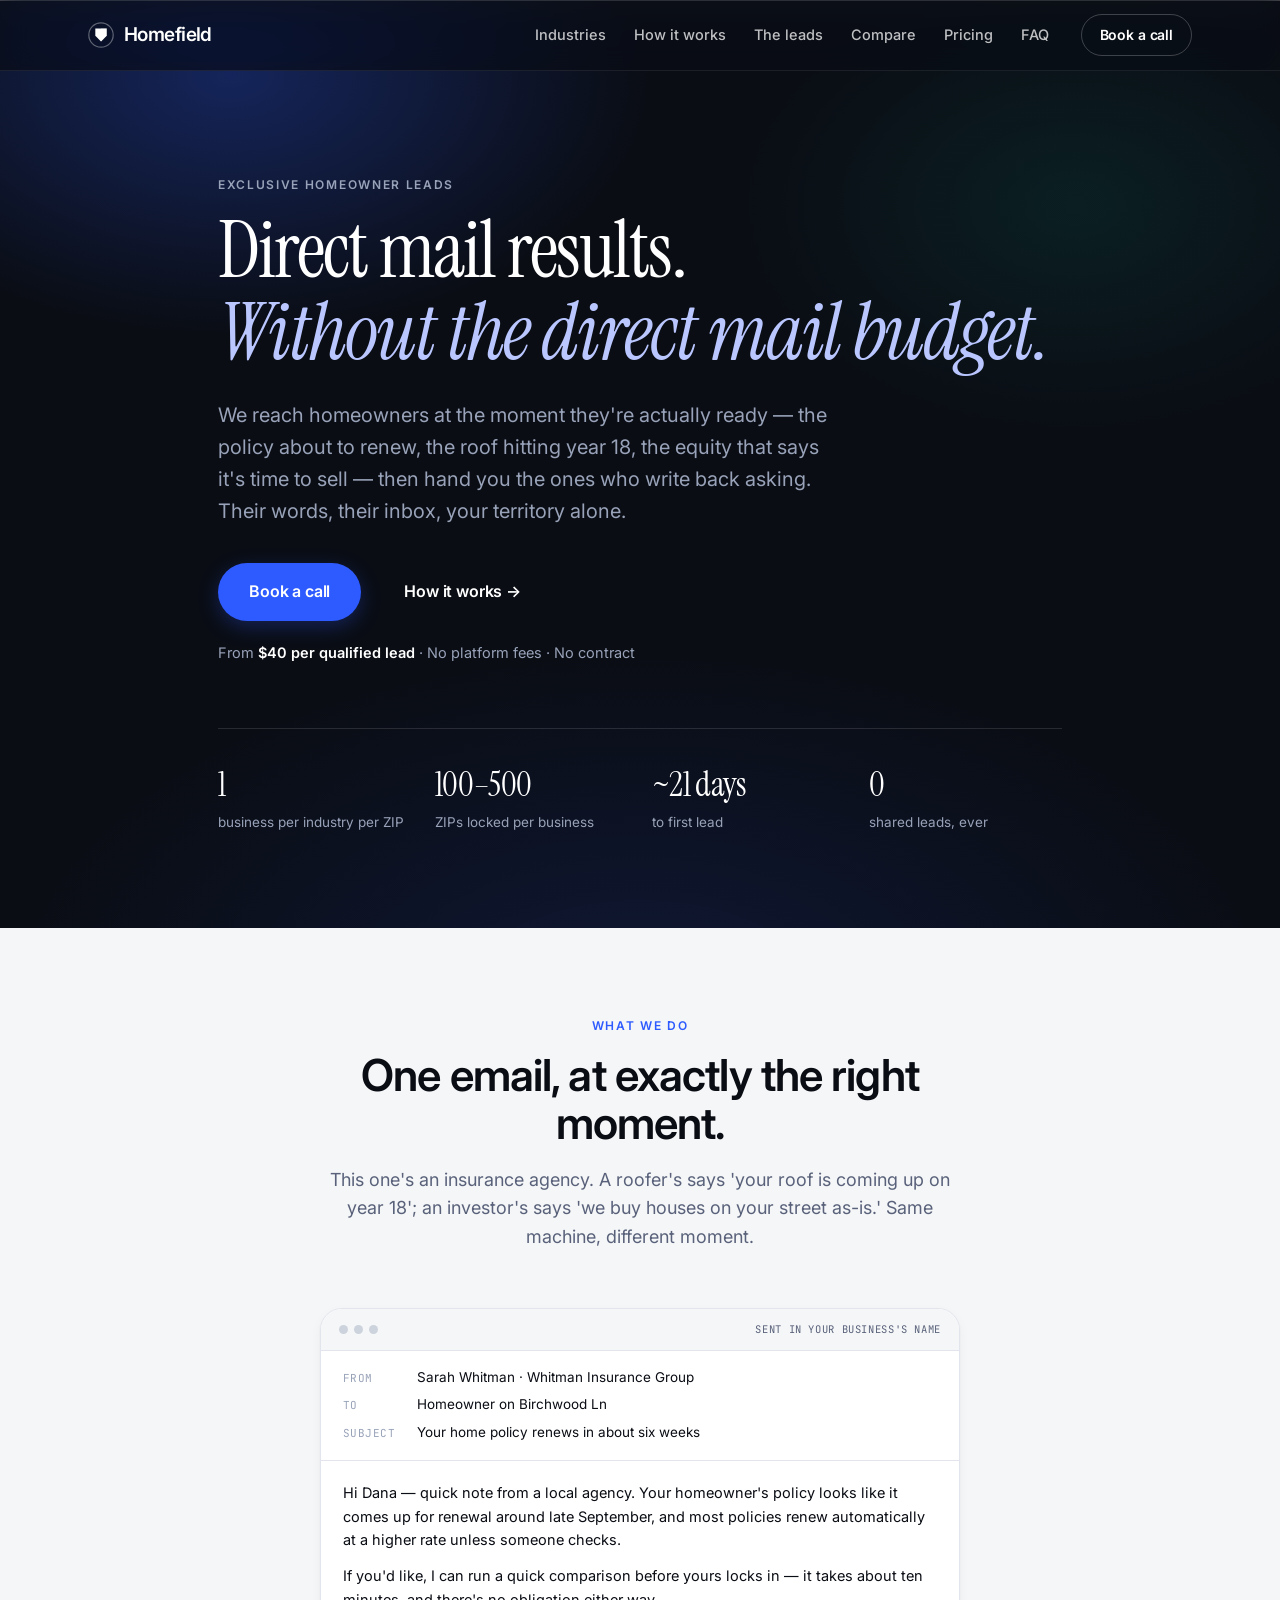
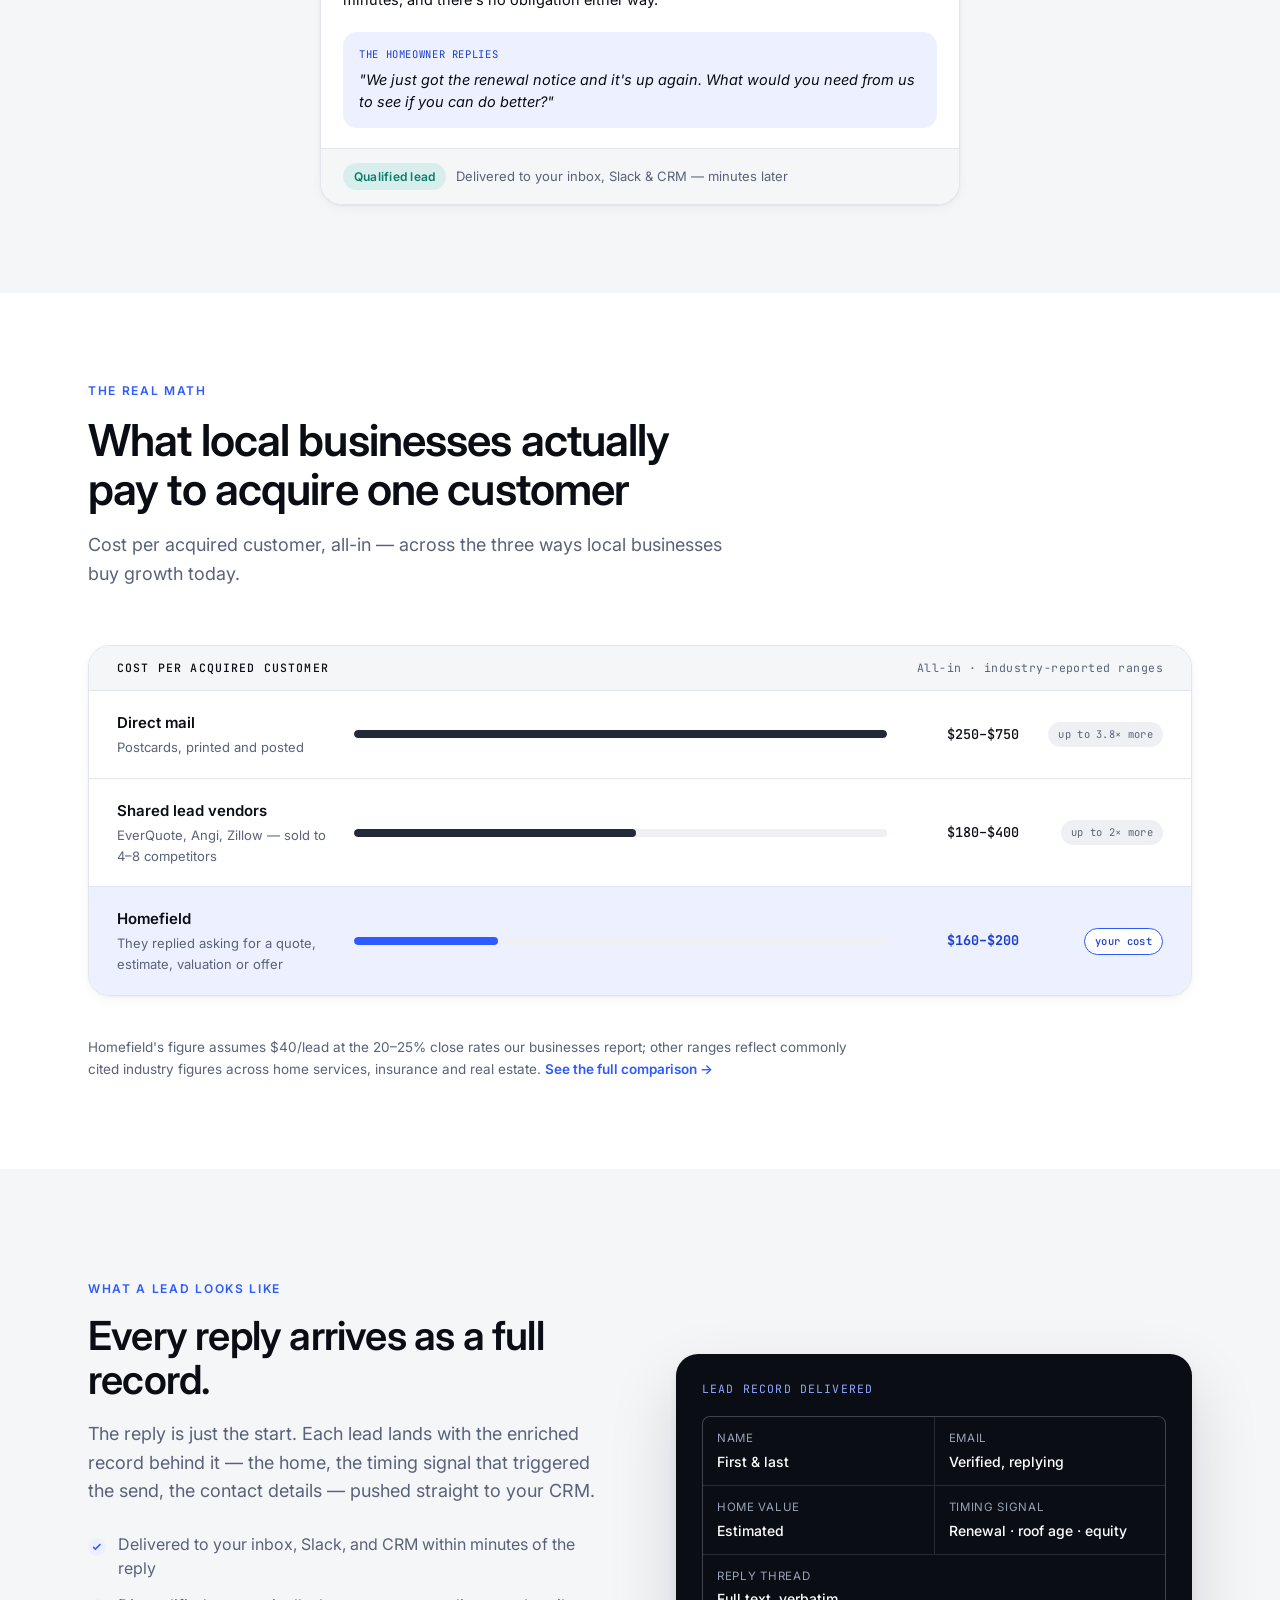
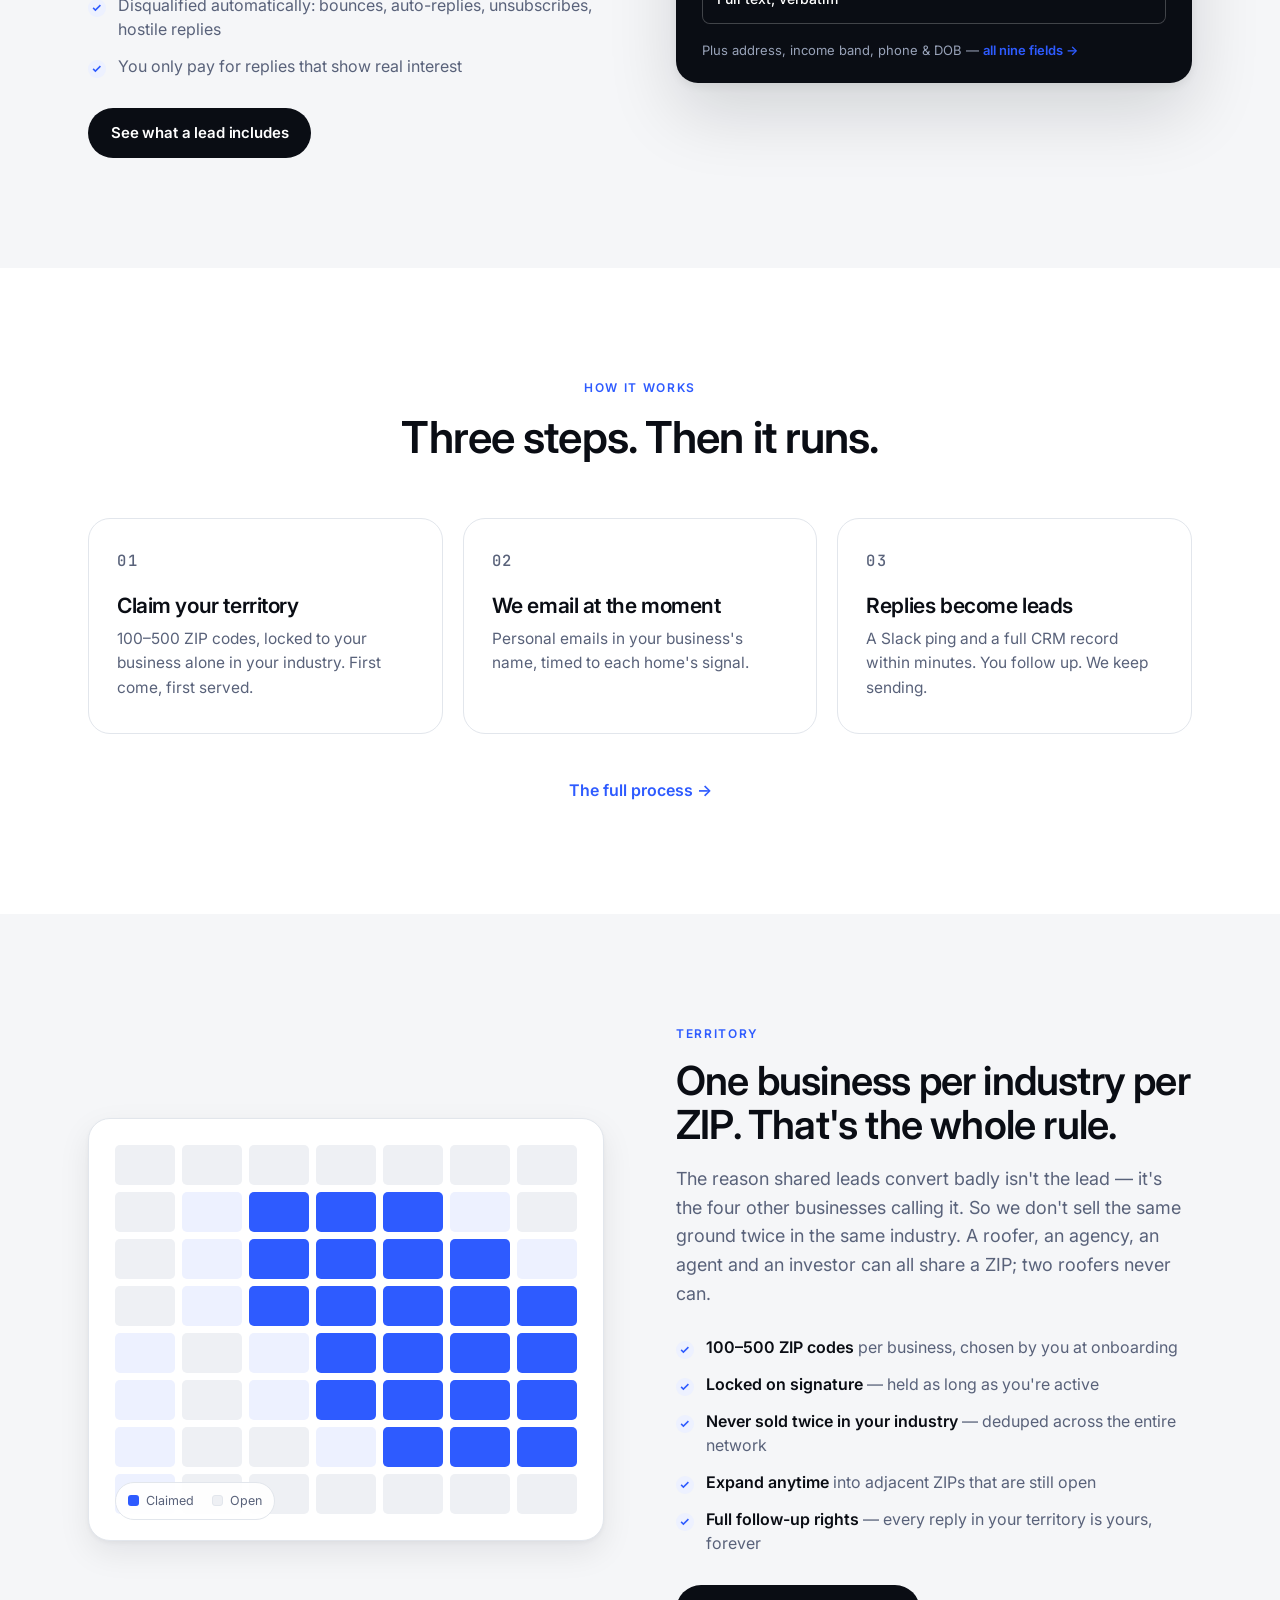
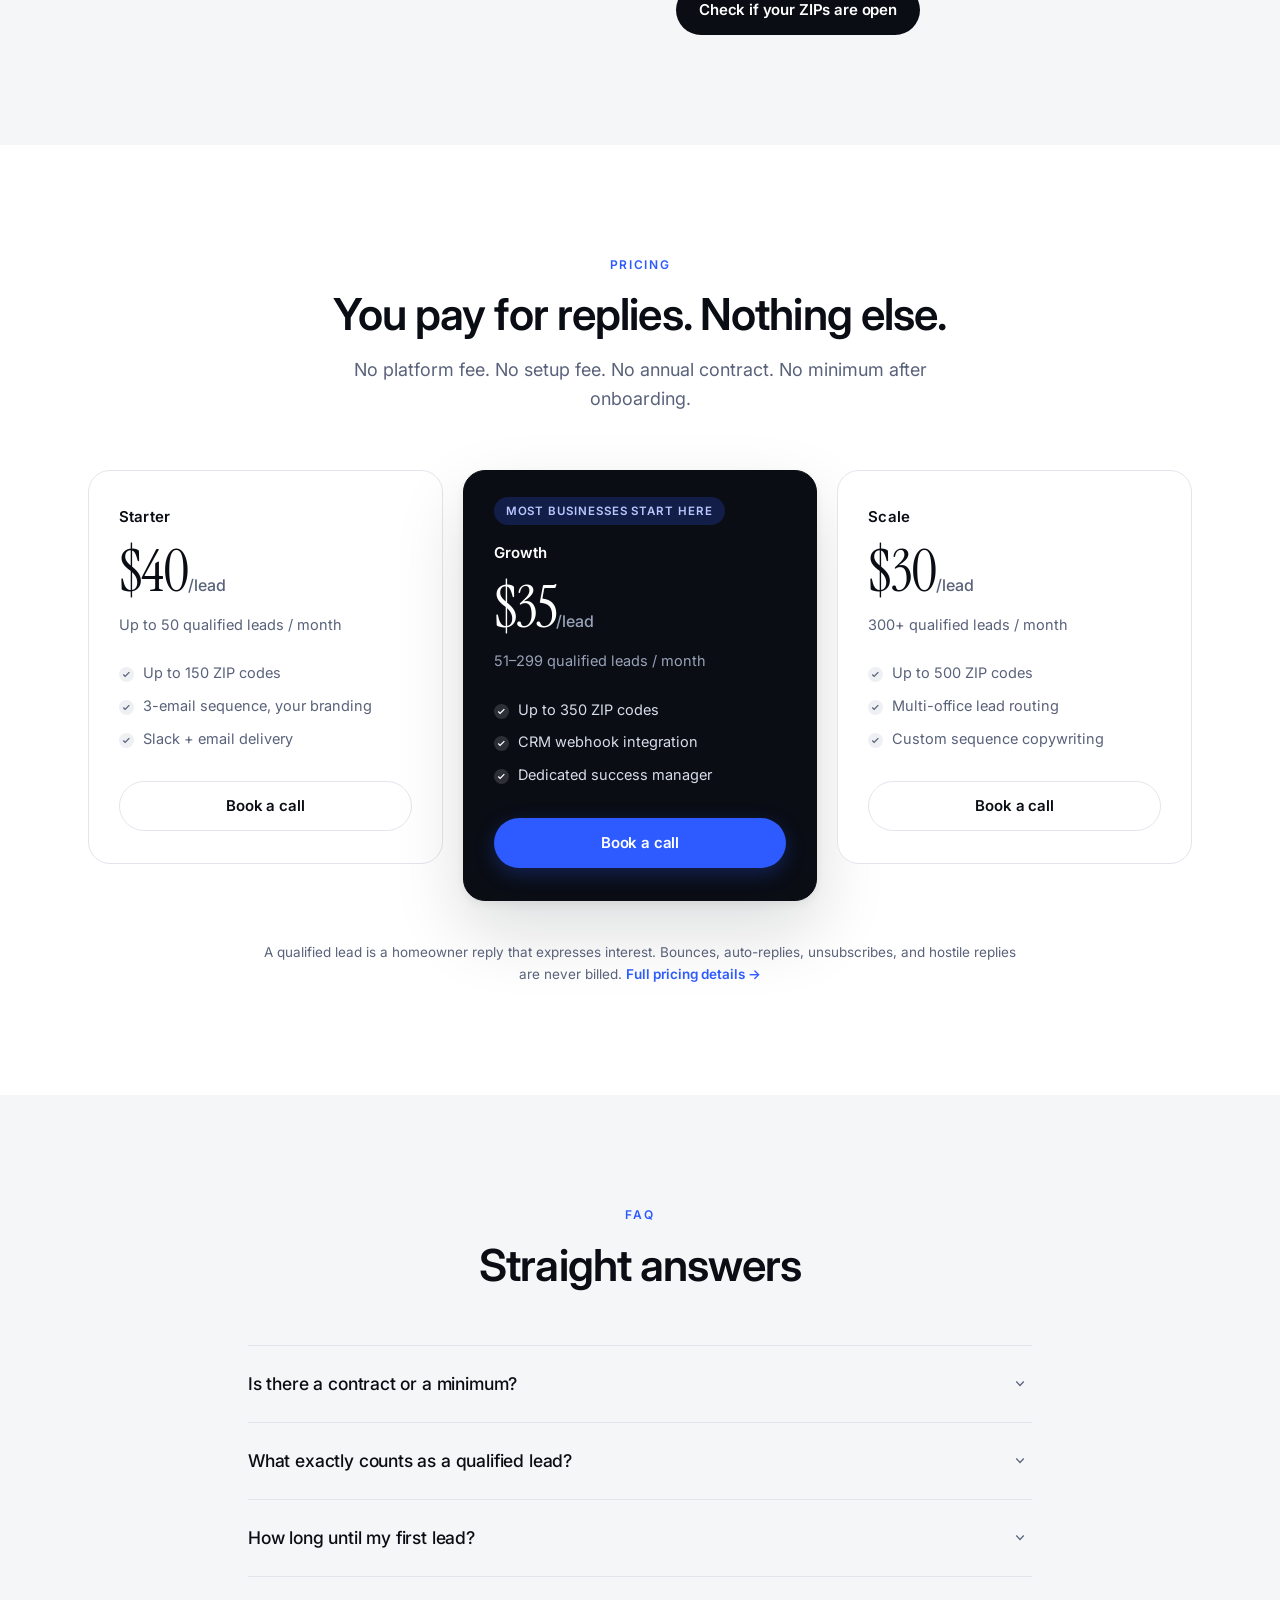
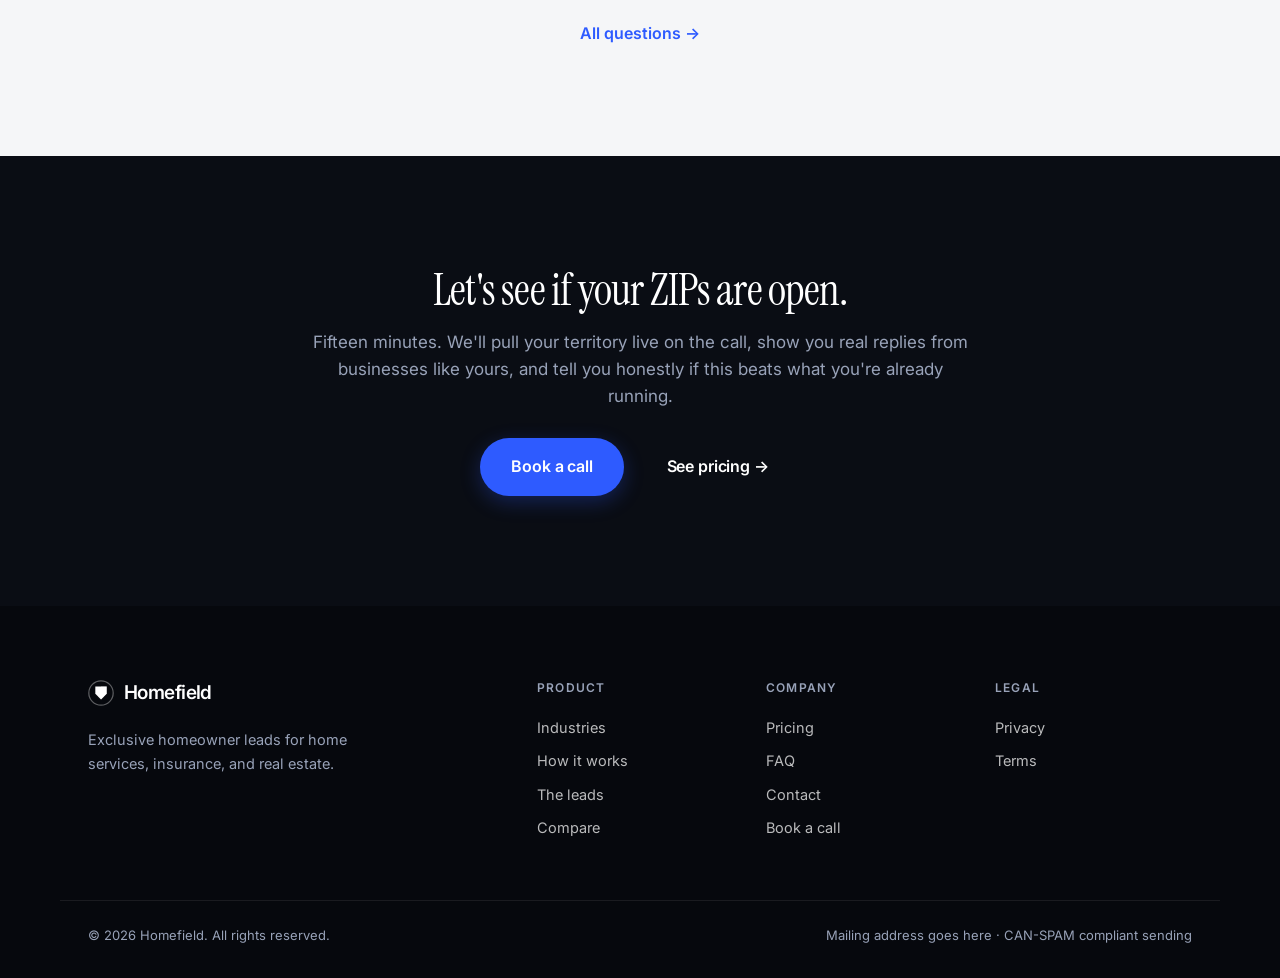
==== index.html @ 8173472a "Homefield generic homeowner-leads site Generalizes the insurance-only site to four audiences — home " ====
<!DOCTYPE html>
<html lang="en">
<head>
<meta charset="utf-8">
<meta name="viewport" content="width=device-width, initial-scale=1">
<title>Exclusive homeowner leads for home services, insurance &amp; real estate — Homefield</title>
<meta name="description" content="Homeowners who reply asking for a quote, an estimate, a valuation, or an offer — reached at the moment they're actually ready. One business per industry per ZIP, no platform fees, from $40 per qualified lead.">
<meta property="og:title" content="Homefield — Exclusive homeowner leads">
<meta property="og:description" content="Direct mail results without the direct mail budget. From $40 per qualified, exclusive lead.">
<meta property="og:type" content="website">
<link rel="preconnect" href="https://fonts.googleapis.com">
<link rel="preconnect" href="https://fonts.gstatic.com" crossorigin>
<link href="https://fonts.googleapis.com/css2?family=Instrument+Serif:ital@0;1&family=Inter:wght@400;500;600;700&family=JetBrains+Mono:wght@400;500&display=swap" rel="stylesheet">
<link rel="stylesheet" href="styles.css?v=nb2">
<link rel="icon" href="data:image/svg+xml,%3Csvg xmlns='http://www.w3.org/2000/svg' viewBox='0 0 32 32'%3E%3Ccircle cx='16' cy='16' r='16' fill='%230A0D14'/%3E%3Cpath d='M9 9h14v8.5L16 25l-7-7.5z' fill='%232E5BFF'/%3E%3C/svg%3E">
<script>document.documentElement.className += ' js';</script>
<style>
  .hm-link{ font-weight:600; color:var(--accent); white-space:nowrap; }
  .hm-link:hover{ color:var(--accent-ink); }
  .hm-more{ margin-top:44px; text-align:center; font-size:16px; }
  .hm-mail{ max-width:640px; margin:0 auto; background:var(--paper); border:1px solid var(--line); border-radius:var(--r-lg); box-shadow:var(--shadow-sm); overflow:hidden; }
  .hm-mail__bar{ display:flex; align-items:center; gap:6px; padding:12px 18px; background:var(--paper-2); border-bottom:1px solid var(--line); }
  .hm-mail__tag{ margin-left:auto; font-family:var(--mono); font-size:10.5px; letter-spacing:.06em; text-transform:uppercase; color:var(--muted); }
  .hm-mail__meta{ padding:16px 22px; border-bottom:1px solid var(--line); display:grid; gap:6px; }
  .hm-mail__meta p{ font-size:13.5px; display:grid; grid-template-columns:64px 1fr; gap:10px; align-items:baseline; }
  .hm-mail__meta span{ color:var(--muted-dark); font-family:var(--mono); font-size:11px; text-transform:uppercase; letter-spacing:.04em; }
  .hm-mail__body{ padding:20px 22px; }
  .hm-mail__body p{ font-size:14.5px; line-height:1.65; margin-bottom:12px; }
  .hm-mail__body p:last-child{ margin-bottom:0; }
  .hm-mail__reply{ margin:0 22px 20px; background:var(--accent-soft); border-radius:var(--r); padding:14px 16px; }
  .hm-mail__replylabel{ font-family:var(--mono); font-size:10.5px; letter-spacing:.06em; text-transform:uppercase; color:var(--accent-ink); margin-bottom:6px; }
  .hm-mail__reply p:last-child{ font-size:14.5px; font-style:italic; line-height:1.55; }
  .hm-mail__foot{ display:flex; align-items:center; gap:10px; padding:14px 22px; border-top:1px solid var(--line); background:var(--paper-2); font-size:13px; color:var(--muted); flex-wrap:wrap; }
  .hm-cost{ border:1px solid var(--line); border-radius:var(--r-lg); background:var(--paper); overflow:hidden; box-shadow:var(--shadow-sm); }
  .hm-cost__head{ display:flex; justify-content:space-between; align-items:center; gap:16px; padding:13px 28px; background:var(--paper-2); border-bottom:1px solid var(--line); }
  .hm-cost__title{ font-family:var(--mono); font-size:11.5px; letter-spacing:.1em; text-transform:uppercase; font-weight:500; }
  .hm-cost__stamp{ font-family:var(--mono); font-size:11.5px; letter-spacing:.04em; color:var(--muted); }
  .hm-cost__row{ display:grid; grid-template-columns:215px 1fr 110px 122px; gap:22px; align-items:center; padding:20px 28px; border-bottom:1px solid var(--line); }
  .hm-cost__row:last-child{ border-bottom:none; }
  .hm-cost__who{ font-weight:600; font-size:15px; }
  .hm-cost__who span{ display:block; font-size:13px; color:var(--muted); font-weight:400; margin-top:2px; }
  .hm-cost__bar{ height:8px; border-radius:99px; background:var(--paper-3); overflow:hidden; }
  .hm-cost__bar i{ display:block; height:100%; border-radius:99px; background:var(--ink-3); }
  .hm-cost__num{ text-align:right; font-family:var(--mono); font-size:13.5px; font-weight:500; white-space:nowrap; }
  .hm-cost__x{ justify-self:end; font-family:var(--mono); font-size:10.5px; letter-spacing:.03em; white-space:nowrap;
    color:var(--muted); background:var(--paper-3); padding:4px 10px; border-radius:99px; }
  .hm-cost__x--win{ color:var(--accent-ink); background:#fff; border:1px solid var(--accent); font-weight:500; }
  .hm-cost__row--win{ background:var(--accent-soft); }
  .hm-cost__row--win .hm-cost__bar i{ background:var(--accent); }
  .hm-cost__row--win .hm-cost__num{ color:var(--accent-ink); font-weight:700; }
  @media(max-width:820px){
    .hm-cost__row{ grid-template-columns:1fr auto auto; row-gap:12px; padding:16px 20px; }
    .hm-cost__bar{ grid-column:1 / -1; grid-row:2; }
    .hm-cost__head{ padding:11px 20px; }
    .hm-cost__stamp{ display:none; }
  }
</style>
</head>
<body>

<a class="skip" href="#main">Skip to content</a>

<header class="nav" id="nav">
  <div class="wrap nav__inner">
    <a class="brand" href="index.html" aria-label="Homefield home">
      <svg class="brand__mark" viewBox="0 0 32 32" aria-hidden="true">
        <circle cx="16" cy="16" r="15" fill="none" stroke="currentColor" stroke-width="1.5" opacity=".35"/>
        <path d="M9 8 H23 V17 L16 24 L9 17 Z" fill="currentColor"/>
        <path d="M16 8 H23 V17 L16 24 Z" fill="currentColor" opacity=".45"/>
      </svg>
      <span class="brand__word">Homefield</span>
    </a>

    <nav class="nav__links" aria-label="Primary">
      <a href="industries.html">Industries</a>
      <a href="how-it-works.html">How it works</a>
      <a href="leads.html">The leads</a>
      <a href="compare.html">Compare</a>
      <a href="pricing.html">Pricing</a>
      <a href="faq.html">FAQ</a>
    </nav>

    <div class="nav__cta">
      <a class="btn btn--ghost btn--sm" href="https://calendly.com/zatulovebrian/call" target="_blank" rel="noopener">Book a call</a>
    </div>

    <button class="nav__toggle" id="navToggle" aria-expanded="false" aria-controls="mobileNav" aria-label="Open menu">
      <span></span><span></span>
    </button>
  </div>
  <div class="mobilenav" id="mobileNav" hidden>
    <a href="industries.html">Industries</a>
    <a href="how-it-works.html">How it works</a>
    <a href="leads.html">The leads</a>
    <a href="compare.html">Compare</a>
    <a href="pricing.html">Pricing</a>
    <a href="faq.html">FAQ</a>
    <a class="btn btn--primary" href="https://calendly.com/zatulovebrian/call" target="_blank" rel="noopener">Book a call</a>
  </div>
</header>

<main id="main">

<!-- ── HERO ──────────────────────────────────────────── -->
<section class="hero">
  <div class="hero__glow" aria-hidden="true"></div>
  <div class="wrap hero__inner">
    <p class="eyebrow reveal">Exclusive homeowner leads</p>
    <h1 class="hero__h1 reveal">
      Direct mail results.<br>
      <em>Without the direct&nbsp;mail budget.</em>
    </h1>
    <p class="hero__sub reveal">
      We reach homeowners at the moment they're actually ready — the policy about to renew,
      the roof hitting year 18, the equity that says it's time to sell — then hand you the ones
      who write back asking. Their words, their inbox, your territory alone.
    </p>
    <div class="hero__actions reveal">
      <a class="btn btn--primary btn--lg" href="https://calendly.com/zatulovebrian/call" target="_blank" rel="noopener">Book a call</a>
      <a class="btn btn--quiet btn--lg" href="how-it-works.html">How it works →</a>
    </div>
    <p class="hero__note reveal">From <strong>$40 per qualified lead</strong> · No platform fees · No contract</p>

    <ul class="hero__strip reveal" aria-label="At a glance">
      <li><span>1</span> business per industry per ZIP</li>
      <li><span>100–500</span> ZIPs locked per business</li>
      <li><span>~21 days</span> to first lead</li>
      <li><span>0</span> shared leads, ever</li>
    </ul>
  </div>
</section>

<!-- ── THE EMAIL ─────────────────────────────────────── -->
<section class="section section--tight section--paper">
  <div class="wrap">
    <div class="sechead sechead--center">
      <p class="eyebrow eyebrow--dark">What we do</p>
      <h2>One email, at exactly the right moment.</h2>
      <p class="lede">
        This one's an insurance agency. A roofer's says 'your roof is coming up on year 18';
        an investor's says 'we buy houses on your street as-is.' Same machine, different moment.
      </p>
    </div>

    <!-- SAMPLE CONTENT — replace with a real, permissioned thread before launch -->
    <div class="hm-mail">
      <div class="hm-mail__bar">
        <span class="dot"></span><span class="dot"></span><span class="dot"></span>
        <span class="hm-mail__tag">Sent in your business's name</span>
      </div>
      <div class="hm-mail__meta">
        <p><span>From</span> Sarah Whitman · Whitman Insurance Group</p>
        <p><span>To</span> Homeowner on Birchwood Ln</p>
        <p><span>Subject</span> Your home policy renews in about six weeks</p>
      </div>
      <div class="hm-mail__body">
        <p>Hi Dana — quick note from a local agency. Your homeowner's policy looks like it comes
        up for renewal around late September, and most policies renew automatically at a higher
        rate unless someone checks.</p>
        <p>If you'd like, I can run a quick comparison before yours locks in — it takes about
        ten minutes, and there's no obligation either way.</p>
      </div>
      <div class="hm-mail__reply">
        <p class="hm-mail__replylabel">The homeowner replies</p>
        <p>"We just got the renewal notice and it's up again. What would you need from us
        to see if you can do better?"</p>
      </div>
      <div class="hm-mail__foot">
        <span class="pill pill--good">Qualified lead</span>
        <span>Delivered to your inbox, Slack &amp; CRM — minutes later</span>
      </div>
    </div>
  </div>
</section>

<!-- ── COST ANCHOR ───────────────────────────────────── -->
<section class="section section--tight">
  <div class="wrap">
    <div class="sechead">
      <p class="eyebrow eyebrow--dark">The real math</p>
      <h2>What local businesses actually pay to acquire one customer</h2>
      <p class="lede">
        Cost per acquired customer, all-in — across the three ways local businesses buy growth today.
      </p>
    </div>

    <div class="hm-cost">
      <div class="hm-cost__head">
        <span class="hm-cost__title">Cost per acquired customer</span>
        <span class="hm-cost__stamp">All-in · industry-reported ranges</span>
      </div>
      <div class="hm-cost__row">
        <div class="hm-cost__who">Direct mail<span>Postcards, printed and posted</span></div>
        <div class="hm-cost__bar"><i style="width:100%"></i></div>
        <span class="hm-cost__num">$250–$750</span>
        <span class="hm-cost__x">up to 3.8× more</span>
      </div>
      <div class="hm-cost__row">
        <div class="hm-cost__who">Shared lead vendors<span>EverQuote, Angi, Zillow — sold to 4–8 competitors</span></div>
        <div class="hm-cost__bar"><i style="width:53%"></i></div>
        <span class="hm-cost__num">$180–$400</span>
        <span class="hm-cost__x">up to 2× more</span>
      </div>
      <div class="hm-cost__row hm-cost__row--win">
        <div class="hm-cost__who">Homefield<span>They replied asking for a quote, estimate, valuation or offer</span></div>
        <div class="hm-cost__bar"><i style="width:27%"></i></div>
        <span class="hm-cost__num">$160–$200</span>
        <span class="hm-cost__x hm-cost__x--win">your cost</span>
      </div>
    </div>

    <p class="fineprint">
      Homefield's figure assumes $40/lead at the 20–25% close rates our businesses report; other
      ranges reflect commonly cited industry figures across home services, insurance and real estate.
      <a class="hm-link" href="compare.html">See the full comparison →</a>
    </p>
  </div>
</section>

<!-- ── SAMPLE REPLY ──────────────────────────────────── -->
<section class="section section--paper">
  <div class="wrap grid-2">
    <div class="grid-2__text">
      <p class="eyebrow eyebrow--dark">What a lead looks like</p>
      <h2>Every reply arrives as a full record.</h2>
      <p class="lede">
        The reply is just the start. Each lead lands with the enriched record behind it —
        the home, the timing signal that triggered the send, the contact details — pushed straight to your CRM.
      </p>
      <ul class="ticks">
        <li>Delivered to your inbox, Slack, and CRM within minutes of the reply</li>
        <li>Disqualified automatically: bounces, auto-replies, unsubscribes, hostile replies</li>
        <li>You only pay for replies that show real interest</li>
      </ul>
      <a class="btn btn--dark" href="leads.html">See what a lead includes</a>
    </div>

    <!-- SAMPLE CONTENT — replace with real, permissioned data before launch -->
    <div class="grid-2__visual">
      <div class="record">
        <p class="record__title">Lead record delivered</p>
        <dl class="record__grid">
          <div><dt>Name</dt><dd>First &amp; last</dd></div>
          <div><dt>Email</dt><dd>Verified, replying</dd></div>
          <div><dt>Home value</dt><dd>Estimated</dd></div>
          <div><dt>Timing signal</dt><dd>Renewal · roof age · equity</dd></div>
          <div class="record__wide"><dt>Reply thread</dt><dd>Full text, verbatim</dd></div>
        </dl>
        <p class="record__foot">Plus address, income band, phone &amp; DOB — <a class="hm-link" href="leads.html">all nine fields →</a></p>
      </div>
    </div>
  </div>
</section>

<!-- ── HOW IT WORKS ──────────────────────────────────── -->
<section class="section">
  <div class="wrap">
    <div class="sechead sechead--center">
      <p class="eyebrow eyebrow--dark">How it works</p>
      <h2>Three steps. Then it runs.</h2>
    </div>

    <ol class="steps">
      <li class="step">
        <p class="step__n">01</p>
        <h3>Claim your territory</h3>
        <p>100–500 ZIP codes, locked to your business alone in your industry. First come, first served.</p>
      </li>
      <li class="step">
        <p class="step__n">02</p>
        <h3>We email at the moment</h3>
        <p>Personal emails in your business's name, timed to each home's signal.</p>
      </li>
      <li class="step">
        <p class="step__n">03</p>
        <h3>Replies become leads</h3>
        <p>A Slack ping and a full CRM record within minutes. You follow up. We keep sending.</p>
      </li>
    </ol>

    <p class="hm-more"><a class="hm-link" href="how-it-works.html">The full process →</a></p>
  </div>
</section>

<!-- ── TERRITORY TEASER ──────────────────────────────── -->
<section class="section section--paper">
  <div class="wrap grid-2 grid-2--flip">
    <div class="grid-2__text">
      <p class="eyebrow eyebrow--dark">Territory</p>
      <h2>One business per industry per ZIP. That's the whole rule.</h2>
      <p class="lede">
        The reason shared leads convert badly isn't the lead — it's the four other businesses
        calling it. So we don't sell the same ground twice in the same industry. A roofer, an
        agency, an agent and an investor can all share a ZIP; two roofers never can.
      </p>
      <ul class="ticks">
        <li><strong>100–500 ZIP codes</strong> per business, chosen by you at onboarding</li>
        <li><strong>Locked on signature</strong> — held as long as you're active</li>
        <li><strong>Never sold twice in your industry</strong> — deduped across the entire network</li>
        <li><strong>Expand anytime</strong> into adjacent ZIPs that are still open</li>
        <li><strong>Full follow-up rights</strong> — every reply in your territory is yours, forever</li>
      </ul>
      <a class="btn btn--dark" href="https://calendly.com/zatulovebrian/call" target="_blank" rel="noopener">Check if your ZIPs are open</a>
    </div>
    <div class="grid-2__visual">
      <div class="map" role="img" aria-label="Illustration of ZIP codes locked to a single business per industry">
        <div class="map__grid">
          <!-- decorative -->
        </div>
        <div class="map__legend">
          <span><i class="sw sw--locked"></i> Claimed</span>
          <span><i class="sw sw--open"></i> Open</span>
        </div>
      </div>
    </div>
  </div>
</section>

<!-- ── PRICING TEASER ────────────────────────────────── -->
<section class="section">
  <div class="wrap">
    <div class="sechead sechead--center">
      <p class="eyebrow eyebrow--dark">Pricing</p>
      <h2>You pay for replies. Nothing else.</h2>
      <p class="lede">No platform fee. No setup fee. No annual contract. No minimum after onboarding.</p>
    </div>

    <div class="tiers">
      <article class="tier">
        <p class="tier__name">Starter</p>
        <p class="tier__price">$40<span>/lead</span></p>
        <p class="tier__vol">Up to 50 qualified leads / month</p>
        <ul class="tier__list">
          <li>Up to 150 ZIP codes</li>
          <li>3-email sequence, your branding</li>
          <li>Slack + email delivery</li>
        </ul>
        <a class="btn btn--outline btn--full" href="https://calendly.com/zatulovebrian/call" target="_blank" rel="noopener">Book a call</a>
      </article>

      <article class="tier tier--feature">
        <p class="tier__flag">Most businesses start here</p>
        <p class="tier__name">Growth</p>
        <p class="tier__price">$35<span>/lead</span></p>
        <p class="tier__vol">51–299 qualified leads / month</p>
        <ul class="tier__list">
          <li>Up to 350 ZIP codes</li>
          <li>CRM webhook integration</li>
          <li>Dedicated success manager</li>
        </ul>
        <a class="btn btn--primary btn--full" href="https://calendly.com/zatulovebrian/call" target="_blank" rel="noopener">Book a call</a>
      </article>

      <article class="tier">
        <p class="tier__name">Scale</p>
        <p class="tier__price">$30<span>/lead</span></p>
        <p class="tier__vol">300+ qualified leads / month</p>
        <ul class="tier__list">
          <li>Up to 500 ZIP codes</li>
          <li>Multi-office lead routing</li>
          <li>Custom sequence copywriting</li>
        </ul>
        <a class="btn btn--outline btn--full" href="https://calendly.com/zatulovebrian/call" target="_blank" rel="noopener">Book a call</a>
      </article>
    </div>

    <p class="fineprint fineprint--center">
      A qualified lead is a homeowner reply that expresses interest. Bounces, auto-replies,
      unsubscribes, and hostile replies are never billed.
      <a class="hm-link" href="pricing.html">Full pricing details →</a>
    </p>
  </div>
</section>

<!-- ── FAQ TEASER ────────────────────────────────────── -->
<section class="section section--paper">
  <div class="wrap wrap--narrow">
    <div class="sechead sechead--center">
      <p class="eyebrow eyebrow--dark">FAQ</p>
      <h2>Straight answers</h2>
    </div>

    <div class="faq">
      <details class="faq__item">
        <summary>Is there a contract or a minimum?</summary>
        <div class="faq__a"><p>No. After a one-time onboarding you pay per qualified lead, month to month. Pause or stop whenever — your territory releases 30 days after you go inactive.</p></div>
      </details>
      <details class="faq__item">
        <summary>What exactly counts as a qualified lead?</summary>
        <div class="faq__a"><p>A homeowner in your territory who replies to our outreach expressing interest — asking for a quote, estimate, valuation or offer, asking what you'd charge, asking to be called. We never bill an auto-reply, a bounce, an unsubscribe, a wrong contact, or a "no thanks."</p></div>
      </details>
      <details class="faq__item">
        <summary>How long until my first lead?</summary>
        <div class="faq__a"><p>About 21 days. Roughly two weeks to warm sending infrastructure and build your list, then replies start arriving in the first sending week.</p></div>
      </details>
    </div>

    <p class="hm-more"><a class="hm-link" href="faq.html">All questions →</a></p>
  </div>
</section>

<!-- ── CTA BAND ──────────────────────────────────────── -->
<section class="section section--cta">
  <div class="wrap">
    <div class="ctaband">
      <h2>Let's see if your ZIPs are open.</h2>
      <p>Fifteen minutes. We'll pull your territory live on the call, show you real replies from businesses like yours, and tell you honestly if this beats what you're already running.</p>
      <div class="ctaband__actions">
        <a class="btn btn--primary btn--lg" href="https://calendly.com/zatulovebrian/call" target="_blank" rel="noopener">Book a call</a>
        <a class="btn btn--quiet btn--lg" href="pricing.html">See pricing →</a>
      </div>
    </div>
  </div>
</section>

</main>

<footer class="foot">
  <div class="wrap foot__inner">
    <div class="foot__brand">
      <a class="brand brand--foot" href="index.html">
        <svg class="brand__mark" viewBox="0 0 32 32" aria-hidden="true">
          <circle cx="16" cy="16" r="15" fill="none" stroke="currentColor" stroke-width="1.5" opacity=".35"/>
          <path d="M9 8 H23 V17 L16 24 L9 17 Z" fill="currentColor"/>
          <path d="M16 8 H23 V17 L16 24 Z" fill="currentColor" opacity=".45"/>
        </svg>
        <span class="brand__word">Homefield</span>
      </a>
      <p>Exclusive homeowner leads for home services, insurance, and real estate.</p>
    </div>
    <nav class="foot__links" aria-label="Footer">
      <div>
        <h5>Product</h5>
        <a href="industries.html">Industries</a>
        <a href="how-it-works.html">How it works</a>
        <a href="leads.html">The leads</a>
        <a href="compare.html">Compare</a>
      </div>
      <div>
        <h5>Company</h5>
        <a href="pricing.html">Pricing</a>
        <a href="faq.html">FAQ</a>
        <a href="contact.html">Contact</a>
        <a href="https://calendly.com/zatulovebrian/call" target="_blank" rel="noopener">Book a call</a>
      </div>
      <div>
        <h5>Legal</h5>
        <a href="privacy.html">Privacy</a>
        <a href="terms.html">Terms</a>
      </div>
    </nav>
  </div>
  <div class="wrap foot__bar">
    <p>&copy; <span id="yr">2026</span> Homefield. All rights reserved.</p>
    <p>Mailing address goes here · CAN-SPAM compliant sending</p>
  </div>
</footer>

<script src="script.js"></script>
</body>
</html>
---- styles.css ----
/* ============================================================
   Homefield — homeowner insurance leads
   ============================================================ */

:root{
  --ink:        #0A0D14;
  --ink-2:      #141A26;
  --ink-3:      #222A3A;
  --paper:      #FFFFFF;
  --paper-2:    #F5F6F8;
  --paper-3:    #EEF0F4;
  --line:       #E2E6EC;
  --line-dark:  rgba(255,255,255,.12);
  --muted:      #59627A;
  --muted-dark: #98A2B8;
  --accent:     #2E5BFF;
  --accent-ink: #1B3ED1;
  --accent-soft:#EDF1FF;
  --teal:       #0FB39B;

  --r-sm: 8px;
  --r:    14px;
  --r-lg: 22px;

  --shadow-sm: 0 1px 2px rgba(10,13,20,.05), 0 4px 12px rgba(10,13,20,.04);
  --shadow:    0 2px 4px rgba(10,13,20,.04), 0 12px 32px rgba(10,13,20,.08);
  --shadow-lg: 0 4px 8px rgba(10,13,20,.06), 0 30px 70px rgba(10,13,20,.14);

  --serif: "Instrument Serif", Georgia, "Times New Roman", serif;
  --sans:  "Inter", -apple-system, BlinkMacSystemFont, "Segoe UI", Roboto, Helvetica, Arial, sans-serif;
  --mono:  "JetBrains Mono", ui-monospace, SFMono-Regular, Menlo, monospace;
}

*,*::before,*::after{ box-sizing:border-box; }

html{ scroll-behavior:smooth; scroll-padding-top:88px; -webkit-text-size-adjust:100%; }

body{
  margin:0;
  font-family:var(--sans);
  font-size:17px;
  line-height:1.6;
  color:var(--ink);
  background:var(--paper);
  -webkit-font-smoothing:antialiased;
  text-rendering:optimizeLegibility;
}

img{ max-width:100%; display:block; }

h1,h2,h3,h4{ margin:0; line-height:1.1; letter-spacing:-.02em; font-weight:600; }
p{ margin:0; }
ul,ol{ margin:0; padding:0; list-style:none; }
a{ color:inherit; text-decoration:none; }

.visually-hidden{
  position:absolute; width:1px; height:1px; padding:0; margin:-1px;
  overflow:hidden; clip:rect(0 0 0 0); white-space:nowrap; border:0;
}

.skip{
  position:absolute; left:-9999px; top:0; z-index:200;
  background:var(--ink); color:#fff; padding:12px 18px; border-radius:0 0 var(--r-sm) 0;
}
.skip:focus{ left:0; }

:focus-visible{ outline:2px solid var(--accent); outline-offset:3px; border-radius:4px; }

/* ── layout ─────────────────────────────────────────── */

.wrap{ width:100%; max-width:1160px; margin:0 auto; padding:0 28px; }
.wrap--narrow{ max-width:840px; }

.section{ padding:110px 0; }
.section--tight{ padding:88px 0; }
.section--paper{ background:var(--paper-2); }
.section--dark{ background:var(--ink); color:#fff; }

.sechead{ max-width:660px; margin-bottom:56px; }
.sechead--center{ margin-left:auto; margin-right:auto; text-align:center; }
.sechead h2{ font-size:clamp(30px,4vw,44px); margin-bottom:18px; }
.sechead .lede{ color:var(--muted); font-size:18px; }
.sechead--onDark .lede{ color:var(--muted-dark); }

.lede{ color:var(--muted); font-size:18px; }

.eyebrow{
  font-size:12px; font-weight:600; letter-spacing:.14em; text-transform:uppercase;
  color:var(--muted-dark); margin-bottom:16px;
}
.eyebrow--dark{ color:var(--accent); }

.fineprint{
  margin-top:40px; font-size:13.5px; line-height:1.65; color:var(--muted); max-width:760px;
}
.fineprint--center{ margin-left:auto; margin-right:auto; text-align:center; }

/* ── buttons ────────────────────────────────────────── */

.btn{
  display:inline-flex; align-items:center; justify-content:center; gap:8px;
  font-family:var(--sans); font-size:15px; font-weight:600; letter-spacing:-.01em;
  padding:12px 22px; border-radius:999px; border:1px solid transparent;
  cursor:pointer; transition:transform .15s ease, background .15s ease, border-color .15s ease, box-shadow .15s ease;
  white-space:nowrap;
}
.btn:hover{ transform:translateY(-1px); }
.btn:active{ transform:translateY(0); }

.btn--primary{ background:var(--accent); color:#fff; box-shadow:0 6px 20px rgba(46,91,255,.28); }
.btn--primary:hover{ background:var(--accent-ink); box-shadow:0 8px 26px rgba(46,91,255,.34); }

.btn--dark{ background:var(--ink); color:#fff; }
.btn--dark:hover{ background:var(--ink-2); }

.btn--outline{ border-color:var(--line); background:var(--paper); color:var(--ink); }
.btn--outline:hover{ border-color:var(--ink); }

.btn--ghost{ border-color:rgba(255,255,255,.22); color:#fff; }
.btn--ghost:hover{ background:rgba(255,255,255,.09); }

.btn--quiet{ color:#fff; border-color:transparent; }
.btn--quiet:hover{ background:rgba(255,255,255,.08); }

.btn--sm{ padding:9px 18px; font-size:14px; }
.btn--lg{ padding:15px 30px; font-size:16px; }
.btn--full{ width:100%; }

/* ── nav ────────────────────────────────────────────── */

.nav{
  position:sticky; top:0; z-index:100;
  background:rgba(10,13,20,.72);
  backdrop-filter:saturate(180%) blur(14px);
  -webkit-backdrop-filter:saturate(180%) blur(14px);
  border-bottom:1px solid rgba(255,255,255,.08);
  color:#fff;
  transition:background .25s ease, border-color .25s ease, color .25s ease;
}
.nav.is-solid{
  background:rgba(255,255,255,.88);
  border-bottom-color:var(--line);
  color:var(--ink);
}
.nav.is-solid .btn--ghost{ border-color:var(--line); color:var(--ink); }
.nav.is-solid .btn--ghost:hover{ background:var(--paper-2); }
.nav.is-solid .nav__links a{ color:var(--muted); }
.nav.is-solid .nav__links a:hover{ color:var(--ink); }
.nav.is-solid .nav__toggle span{ background:var(--ink); }

.nav__inner{ display:flex; align-items:center; gap:32px; height:70px; }

.brand{ display:inline-flex; align-items:center; gap:10px; flex-shrink:0; }
.brand__mark{ width:26px; height:26px; }
.brand__word{ font-size:19px; font-weight:600; letter-spacing:-.03em; }

.nav__links{ display:flex; gap:28px; margin-left:auto; }
.nav__links a{
  font-size:14.5px; font-weight:500; color:rgba(255,255,255,.74);
  transition:color .15s ease;
}
.nav__links a:hover{ color:#fff; }

.nav__cta{ flex-shrink:0; }

.nav__toggle{
  display:none; flex-direction:column; justify-content:center; gap:5px;
  width:40px; height:40px; margin-left:auto;
  background:none; border:0; cursor:pointer; padding:0;
}
.nav__toggle span{
  display:block; height:2px; width:20px; margin:0 auto; background:#fff; border-radius:2px;
  transition:transform .2s ease, opacity .2s ease;
}
.nav__toggle[aria-expanded="true"] span:first-child{ transform:translateY(3.5px) rotate(45deg); }
.nav__toggle[aria-expanded="true"] span:last-child{ transform:translateY(-3.5px) rotate(-45deg); }

.mobilenav{
  display:none; flex-direction:column; gap:4px;
  padding:12px 28px 26px;
  border-top:1px solid rgba(255,255,255,.08);
}
.mobilenav a{ padding:12px 0; font-size:16px; font-weight:500; }
.mobilenav .btn{ margin-top:12px; }
.nav.is-solid .mobilenav{ border-top-color:var(--line); }

/* ── hero ───────────────────────────────────────────── */

.hero{
  position:relative; overflow:hidden;
  background:var(--ink); color:#fff;
  padding:104px 0 96px;
  margin-top:-70px; padding-top:174px;
}
.hero__glow{
  position:absolute; inset:0; pointer-events:none;
  background:
    radial-gradient(680px 420px at 18% 8%, rgba(46,91,255,.30), transparent 62%),
    radial-gradient(560px 380px at 84% 22%, rgba(15,179,155,.11), transparent 60%),
    radial-gradient(900px 500px at 50% 108%, rgba(46,91,255,.14), transparent 70%);
}
.hero__inner{ position:relative; max-width:900px; }

.hero__h1{
  font-family:var(--serif); font-weight:400;
  font-size:clamp(44px,7vw,80px); line-height:1.02; letter-spacing:-.025em;
  margin-bottom:26px;
}
.hero__h1 em{ font-style:italic; color:#B9C6FF; }

.hero__sub{ font-size:clamp(17px,2vw,20px); color:var(--muted-dark); max-width:610px; margin-bottom:36px; }

.hero__actions{ display:flex; flex-wrap:wrap; gap:12px; margin-bottom:20px; }

.hero__note{ font-size:14.5px; color:var(--muted-dark); }
.hero__note strong{ color:#fff; font-weight:600; }

.hero__strip{
  display:grid; grid-template-columns:repeat(4,1fr); gap:24px;
  margin-top:64px; padding-top:32px; border-top:1px solid var(--line-dark);
}
.hero__strip li{ font-size:13.5px; color:var(--muted-dark); line-height:1.4; }
.hero__strip span{
  display:block; font-family:var(--serif); font-size:34px; color:#fff;
  letter-spacing:-.02em; margin-bottom:4px;
}

/* ── CAC cards ──────────────────────────────────────── */

.cac{ display:grid; grid-template-columns:repeat(3,1fr); gap:20px; }

.cac__card{
  background:var(--paper); border:1px solid var(--line); border-radius:var(--r-lg);
  padding:32px 28px 30px; display:flex; flex-direction:column;
}
.cac__card--win{
  background:var(--ink); border-color:var(--ink); color:#fff;
  box-shadow:var(--shadow-lg); position:relative;
}

.cac__label{ font-size:13px; font-weight:600; letter-spacing:.1em; text-transform:uppercase; color:var(--muted); margin-bottom:18px; }
.cac__card--win .cac__label{ color:#8FA8FF; }

.cac__num{ font-family:var(--serif); font-size:52px; line-height:1; letter-spacing:-.03em; }
.cac__num span{ font-size:30px; color:var(--muted); }
.cac__card--win .cac__num span{ color:var(--muted-dark); }

.cac__unit{ font-size:13.5px; color:var(--muted); margin:8px 0 22px; }
.cac__card--win .cac__unit{ color:var(--muted-dark); }

.cac__list{ display:flex; flex-direction:column; gap:11px; font-size:14.5px; color:var(--muted); }
.cac__card--win .cac__list{ color:#D7DDEA; }
.cac__list li{ position:relative; padding-left:18px; line-height:1.5; }
.cac__list li::before{
  content:""; position:absolute; left:0; top:9px;
  width:6px; height:6px; border-radius:50%; background:var(--line);
}
.cac__card--win .cac__list li::before{ background:var(--teal); }

.cac__foot{
  margin-top:auto; padding-top:22px;
  font-size:13.5px; line-height:1.5; color:#8FA8FF;
  border-top:1px solid var(--line-dark);
}

/* ── two-column grids ───────────────────────────────── */

.grid-2{ display:grid; grid-template-columns:1fr 1fr; gap:72px; align-items:center; }
.grid-2--flip .grid-2__text{ order:2; }
.grid-2--flip .grid-2__visual{ order:1; }

.grid-2__text h2{ font-size:clamp(28px,3.4vw,40px); margin:0 0 18px; }
.grid-2__text .lede{ margin-bottom:26px; }
.grid-2__text .btn{ margin-top:30px; }

.ticks{ display:flex; flex-direction:column; gap:13px; }
.ticks li{ position:relative; padding-left:30px; font-size:16px; color:var(--muted); line-height:1.5; }
.ticks li strong{ color:var(--ink); font-weight:600; }
.ticks li::before{
  content:""; position:absolute; left:0; top:6px; width:18px; height:18px;
  border-radius:50%; background:var(--accent-soft);
  background-image:url("data:image/svg+xml,%3Csvg xmlns='http://www.w3.org/2000/svg' viewBox='0 0 20 20' fill='%232E5BFF'%3E%3Cpath d='M8.2 13.6 5.1 10.5l1.2-1.2 1.9 1.9 5-5 1.2 1.2z'/%3E%3C/svg%3E");
  background-size:contain;
}
.ticks--light li{ color:rgba(255,255,255,.78); }
.ticks--light li strong{ color:#fff; }
.ticks--light li::before{ background-color:rgba(255,255,255,.14); }

/* ── sample reply ───────────────────────────────────── */

.reply{
  background:var(--paper); border:1px solid var(--line); border-radius:var(--r-lg);
  box-shadow:var(--shadow); overflow:hidden; margin-bottom:20px;
}
.reply__bar{
  display:flex; align-items:center; gap:6px;
  padding:12px 18px; background:var(--paper-3); border-bottom:1px solid var(--line);
}
.dot{ width:9px; height:9px; border-radius:50%; background:#CDD3DD; }
.reply__tag{
  margin-left:auto; font-family:var(--mono); font-size:11px; letter-spacing:.04em;
  text-transform:uppercase; color:var(--muted);
}
.reply__head{ display:flex; align-items:center; gap:12px; padding:22px 24px 14px; }
.avatar{
  width:40px; height:40px; border-radius:50%; flex-shrink:0;
  background:var(--accent-soft); color:var(--accent-ink);
  display:grid; place-items:center; font-size:13px; font-weight:600; letter-spacing:.02em;
}
.reply__from{ font-weight:600; font-size:15px; }
.reply__meta{ font-size:13px; color:var(--muted); }
.reply__body{
  padding:0 24px 20px; font-size:17px; line-height:1.6; color:var(--ink-3);
}
.reply__foot{
  display:flex; align-items:center; gap:12px;
  padding:14px 24px; border-top:1px solid var(--line); background:#FCFCFD;
}
.pill{
  font-size:12px; font-weight:600; letter-spacing:.02em;
  padding:4px 11px; border-radius:999px;
}
.pill--good{ background:rgba(15,179,155,.12); color:#0A7D6C; }
.reply__time{ font-size:13px; color:var(--muted); }

.record{
  background:var(--ink); color:#fff; border-radius:var(--r-lg); padding:26px 26px 22px;
  box-shadow:var(--shadow-lg);
}
.record__title{
  font-family:var(--mono); font-size:11.5px; letter-spacing:.1em; text-transform:uppercase;
  color:#8FA8FF; margin-bottom:18px;
}
.record__grid{ display:grid; grid-template-columns:1fr 1fr; gap:1px; margin:0; background:var(--line-dark); border:1px solid var(--line-dark); border-radius:var(--r-sm); overflow:hidden; }
.record__grid > div{ background:var(--ink); padding:12px 14px; }
.record__wide{ grid-column:1 / -1; }
.record__grid dt{ font-size:11.5px; letter-spacing:.06em; text-transform:uppercase; color:var(--muted-dark); margin-bottom:3px; }
.record__grid dd{ margin:0; font-size:14px; font-weight:500; }
.record__foot{ margin-top:16px; font-size:13px; color:var(--muted-dark); }

/* ── steps ──────────────────────────────────────────── */

.steps{ display:grid; grid-template-columns:repeat(3,1fr); gap:20px; }
.step{
  background:var(--paper); border:1px solid var(--line); border-radius:var(--r-lg);
  padding:30px 28px 32px; transition:box-shadow .2s ease, transform .2s ease;
}
.step:hover{ box-shadow:var(--shadow); transform:translateY(-2px); }
.step__n{
  font-family:var(--mono); font-size:12px; font-weight:500; color:var(--accent);
  letter-spacing:.1em; margin-bottom:20px;
}
.step h3{ font-size:21px; margin-bottom:10px; }
.step p{ font-size:15.5px; color:var(--muted); line-height:1.6; }

.targeting{
  display:grid; grid-template-columns:repeat(4,1fr); gap:36px;
  margin-top:64px; padding-top:44px; border-top:1px solid var(--line);
}
.targeting h4{ font-size:15px; margin-bottom:9px; }
.targeting p{ font-size:14.5px; color:var(--muted); line-height:1.6; }

/* ── comparison table ───────────────────────────────── */

.tablewrap{ overflow-x:auto; -webkit-overflow-scrolling:touch; border-radius:var(--r-lg); }

.cmp{ width:100%; min-width:720px; border-collapse:collapse; font-size:15px; }
.cmp th, .cmp td{ padding:18px 22px; text-align:left; vertical-align:top; }
.cmp thead th{
  font-size:12px; letter-spacing:.1em; text-transform:uppercase; font-weight:600;
  color:var(--muted-dark); border-bottom:1px solid var(--line-dark); white-space:nowrap;
}
.cmp thead th.cmp__win{ color:#fff; }
.cmp tbody th{
  font-weight:500; color:#fff; width:210px;
}
.cmp tbody td{ color:var(--muted-dark); }
.cmp tbody tr{ border-bottom:1px solid rgba(255,255,255,.07); }
.cmp tbody tr:last-child{ border-bottom:0; }
.cmp .cmp__win{ background:rgba(46,91,255,.13); color:#fff; font-weight:500; }
.cmp thead th.cmp__win{ border-radius:var(--r) var(--r) 0 0; }
.cmp tbody tr:last-child .cmp__win{ border-radius:0 0 var(--r) var(--r); }

/* ── territory map ──────────────────────────────────── */

.map{
  position:relative; aspect-ratio:1/.82;
  background:var(--paper); border:1px solid var(--line); border-radius:var(--r-lg);
  box-shadow:var(--shadow); padding:26px; overflow:hidden;
}
.map__grid{
  height:100%; width:100%;
  display:grid; grid-template-columns:repeat(7,1fr); grid-auto-rows:1fr; gap:7px;
}
.map__grid i{ border-radius:5px; background:var(--paper-3); }
.map__grid i.on{ background:var(--accent); }
.map__grid i.dim{ background:var(--accent-soft); }
.map__legend{
  position:absolute; left:26px; bottom:20px; display:flex; gap:18px;
  font-size:12.5px; color:var(--muted); background:rgba(255,255,255,.92);
  padding:8px 12px; border-radius:999px; border:1px solid var(--line);
}
.map__legend span{ display:inline-flex; align-items:center; gap:7px; }
.sw{ width:11px; height:11px; border-radius:3px; display:inline-block; }
.sw--locked{ background:var(--accent); }
.sw--open{ background:var(--paper-3); border:1px solid var(--line); }

/* ── pricing ────────────────────────────────────────── */

.tiers{ display:grid; grid-template-columns:repeat(3,1fr); gap:20px; align-items:start; }

.tier{
  background:var(--paper); border:1px solid var(--line); border-radius:var(--r-lg);
  padding:34px 30px 32px; display:flex; flex-direction:column;
}
.tier--feature{
  background:var(--ink); border-color:var(--ink); color:#fff;
  box-shadow:var(--shadow-lg); padding-top:26px;
}
.tier__flag{
  display:inline-block; align-self:flex-start; margin-bottom:16px;
  font-size:11.5px; font-weight:600; letter-spacing:.08em; text-transform:uppercase;
  color:#B9C6FF; background:rgba(46,91,255,.22); padding:5px 12px; border-radius:999px;
}
.tier__name{ font-size:15px; font-weight:600; letter-spacing:.01em; margin-bottom:14px; }
.tier__price{ font-family:var(--serif); font-size:58px; line-height:1; letter-spacing:-.03em; }
.tier__price span{ font-family:var(--sans); font-size:16px; font-weight:500; color:var(--muted); letter-spacing:0; }
.tier--feature .tier__price span{ color:var(--muted-dark); }
.tier__vol{ font-size:14.5px; color:var(--muted); margin:12px 0 26px; }
.tier--feature .tier__vol{ color:var(--muted-dark); }

.tier__list{ display:flex; flex-direction:column; gap:11px; margin-bottom:32px; }
.tier__list li{ position:relative; padding-left:24px; font-size:14.5px; color:var(--muted); line-height:1.5; }
.tier--feature .tier__list li{ color:#D7DDEA; }
.tier__list li::before{
  content:""; position:absolute; left:0; top:5px; width:15px; height:15px; border-radius:50%;
  background:var(--paper-3);
  background-image:url("data:image/svg+xml,%3Csvg xmlns='http://www.w3.org/2000/svg' viewBox='0 0 20 20' fill='%2359627A'%3E%3Cpath d='M8.2 13.6 5.1 10.5l1.2-1.2 1.9 1.9 5-5 1.2 1.2z'/%3E%3C/svg%3E");
  background-size:contain;
}
.tier--feature .tier__list li::before{
  background-color:rgba(255,255,255,.14);
  background-image:url("data:image/svg+xml,%3Csvg xmlns='http://www.w3.org/2000/svg' viewBox='0 0 20 20' fill='%23FFFFFF'%3E%3Cpath d='M8.2 13.6 5.1 10.5l1.2-1.2 1.9 1.9 5-5 1.2 1.2z'/%3E%3C/svg%3E");
}
.tier .btn{ margin-top:auto; }

/* ── FAQ ────────────────────────────────────────────── */

.faq{ border-top:1px solid var(--line); }
.faq__item{ border-bottom:1px solid var(--line); }
.faq__item summary{
  list-style:none; cursor:pointer; padding:24px 44px 24px 0; position:relative;
  font-size:17.5px; font-weight:500; letter-spacing:-.01em;
}
.faq__item summary::-webkit-details-marker{ display:none; }
.faq__item summary::after{
  content:""; position:absolute; right:6px; top:50%; width:12px; height:12px;
  margin-top:-6px;
  background-image:url("data:image/svg+xml,%3Csvg xmlns='http://www.w3.org/2000/svg' viewBox='0 0 20 20' fill='%2359627A'%3E%3Cpath d='M10 14 3 6.5 4.5 5 10 11l5.5-6L17 6.5z'/%3E%3C/svg%3E");
  background-size:contain; background-repeat:no-repeat;
  transition:transform .2s ease;
}
.faq__item[open] summary::after{ transform:rotate(180deg); }
.faq__a{ padding:0 60px 26px 0; }
.faq__a p{ color:var(--muted); font-size:16px; line-height:1.65; }

/* ── CTA ────────────────────────────────────────────── */

.section--cta{ background:var(--ink); color:#fff; }
.cta{ display:grid; grid-template-columns:1fr 1fr; gap:56px; align-items:start; }
.cta h2{ font-family:var(--serif); font-weight:400; font-size:clamp(30px,4vw,44px); margin-bottom:16px; letter-spacing:-.02em; }
.cta__text > p{ color:var(--muted-dark); font-size:17px; margin-bottom:26px; }

.form{
  background:rgba(255,255,255,.05); border:1px solid var(--line-dark);
  border-radius:var(--r-lg); padding:28px;
}
.form__row{ margin-bottom:16px; }
.form label{ display:block; font-size:13px; font-weight:500; color:var(--muted-dark); margin-bottom:7px; }
.form input, .form select{
  width:100%; font-family:var(--sans); font-size:15px; color:#fff;
  background:rgba(255,255,255,.06); border:1px solid var(--line-dark);
  border-radius:var(--r-sm); padding:12px 14px;
  transition:border-color .15s ease, background .15s ease;
}
.form input::placeholder{ color:rgba(255,255,255,.34); }
.form input:focus, .form select:focus{ outline:none; border-color:var(--accent); background:rgba(255,255,255,.09); }
.form select option{ background:var(--ink-2); color:#fff; }
.form .btn{ margin-top:8px; }
.form__status{ margin-top:14px; font-size:14px; min-height:1px; }
.form__status.ok{ color:var(--teal); }
.form__status.err{ color:#FF8B8B; }
.form__fine{ margin-top:14px; font-size:12.5px; color:var(--muted-dark); text-align:center; }
.form input[aria-invalid="true"]{ border-color:#FF8B8B; }

/* ── footer ─────────────────────────────────────────── */

.foot{ background:#06080D; color:#fff; padding:72px 0 0; }
.foot__inner{ display:grid; grid-template-columns:1.2fr 2fr; gap:56px; padding-bottom:56px; }
.foot__brand p{ margin-top:14px; font-size:14.5px; color:var(--muted-dark); max-width:280px; }
.foot__links{ display:grid; grid-template-columns:repeat(3,1fr); gap:32px; }
.foot__links h5{ font-size:12px; letter-spacing:.1em; text-transform:uppercase; color:var(--muted-dark); margin:0 0 14px; font-weight:600; }
.foot__links a{ display:block; font-size:14.5px; color:rgba(255,255,255,.72); padding:5px 0; }
.foot__links a:hover{ color:#fff; }
.foot__bar{
  display:flex; justify-content:space-between; gap:20px; flex-wrap:wrap;
  padding-top:24px; padding-bottom:32px; border-top:1px solid rgba(255,255,255,.08);
  font-size:13px; color:var(--muted-dark);
}

/* ── reveal ─────────────────────────────────────────── */

/* Hidden state only applies when JS is alive to undo it — a failed script
   must never leave the page blank. */
.js .reveal{ opacity:0; transform:translateY(14px); }
.js .reveal.in{ opacity:1; transform:none; transition:opacity .6s cubic-bezier(.2,.7,.3,1), transform .6s cubic-bezier(.2,.7,.3,1); }
.js .reveal.no-anim{ transition:none; }

@media (prefers-reduced-motion:reduce){
  html{ scroll-behavior:auto; }
  *{ animation:none !important; transition:none !important; }
  .reveal{ opacity:1; transform:none; }
}

/* ── responsive ─────────────────────────────────────── */

@media (max-width:960px){
  .nav__links, .nav__cta{ display:none; }
  .nav__toggle{ display:flex; }
  .mobilenav:not([hidden]){ display:flex; }

  .cac, .steps, .tiers{ grid-template-columns:1fr; }
  .grid-2{ grid-template-columns:1fr; gap:44px; }
  .grid-2--flip .grid-2__text{ order:1; }
  .grid-2--flip .grid-2__visual{ order:2; }
  .targeting{ grid-template-columns:1fr 1fr; gap:28px; }
  .cta{ grid-template-columns:1fr; gap:36px; }
  .foot__inner{ grid-template-columns:1fr; gap:40px; }
  .tier--feature{ order:-1; }
}

@media (max-width:640px){
  body{ font-size:16px; }
  .wrap{ padding:0 20px; }
  .section, .section--tight{ padding:72px 0; }
  .hero{ padding:140px 0 72px; }
  .hero__strip{ grid-template-columns:1fr 1fr; gap:22px; margin-top:48px; }
  .hero__strip span{ font-size:28px; }
  .hero__actions .btn{ width:100%; }
  .targeting{ grid-template-columns:1fr; }
  .record__grid{ grid-template-columns:1fr; }
  .foot__links{ grid-template-columns:1fr 1fr; }
  .sechead{ margin-bottom:40px; }
}

/* ── legal pages ────────────────────────────────────── */

.legal{ padding:140px 0 100px; }
.legal h1{ font-family:var(--serif); font-weight:400; font-size:clamp(36px,5vw,54px); margin-bottom:12px; }
.legal__updated{ color:var(--muted); font-size:14px; margin-bottom:48px; }
.legal h2{ font-size:21px; margin:44px 0 12px; }
.legal p, .legal li{ color:var(--muted); font-size:16.5px; line-height:1.7; margin-bottom:14px; }
.legal ul{ list-style:disc; padding-left:22px; margin-bottom:20px; }
.legal li{ margin-bottom:8px; }
.legal a{ color:var(--accent); text-decoration:underline; text-underline-offset:2px; }
.legal .todo{
  background:#FFF8E6; border:1px solid #F0D999; border-radius:var(--r);
  padding:16px 20px; color:#7A5B12; font-size:15px; margin-bottom:36px;
}

/* ============================================================
   Multipage additions
   ============================================================ */
.hero--page{ padding:88px 0 64px; padding-top:150px; }
.hero--page .hero__h1{ font-size:clamp(38px,5.4vw,64px); }
.hero--page .hero__sub{ margin-bottom:8px; }

.ctaband{ text-align:center; max-width:660px; margin:0 auto; }
.ctaband h2{ font-family:var(--serif); font-weight:400; font-size:clamp(30px,4vw,44px); margin-bottom:14px; letter-spacing:-.02em; }
.ctaband p{ color:var(--muted-dark); font-size:17px; margin-bottom:28px; }
.ctaband__actions{ display:flex; gap:12px; justify-content:center; flex-wrap:wrap; }

.nav__links a.is-current{ color:#fff; font-weight:600; }
.nav.is-solid .nav__links a.is-current{ color:var(--ink); }
.mobilenav a.is-current{ color:var(--accent); }

.targeting--flush{ margin-top:0; padding-top:0; border-top:0; }
.link{ font-weight:600; color:var(--accent); }
.link:hover{ color:var(--accent-ink); }
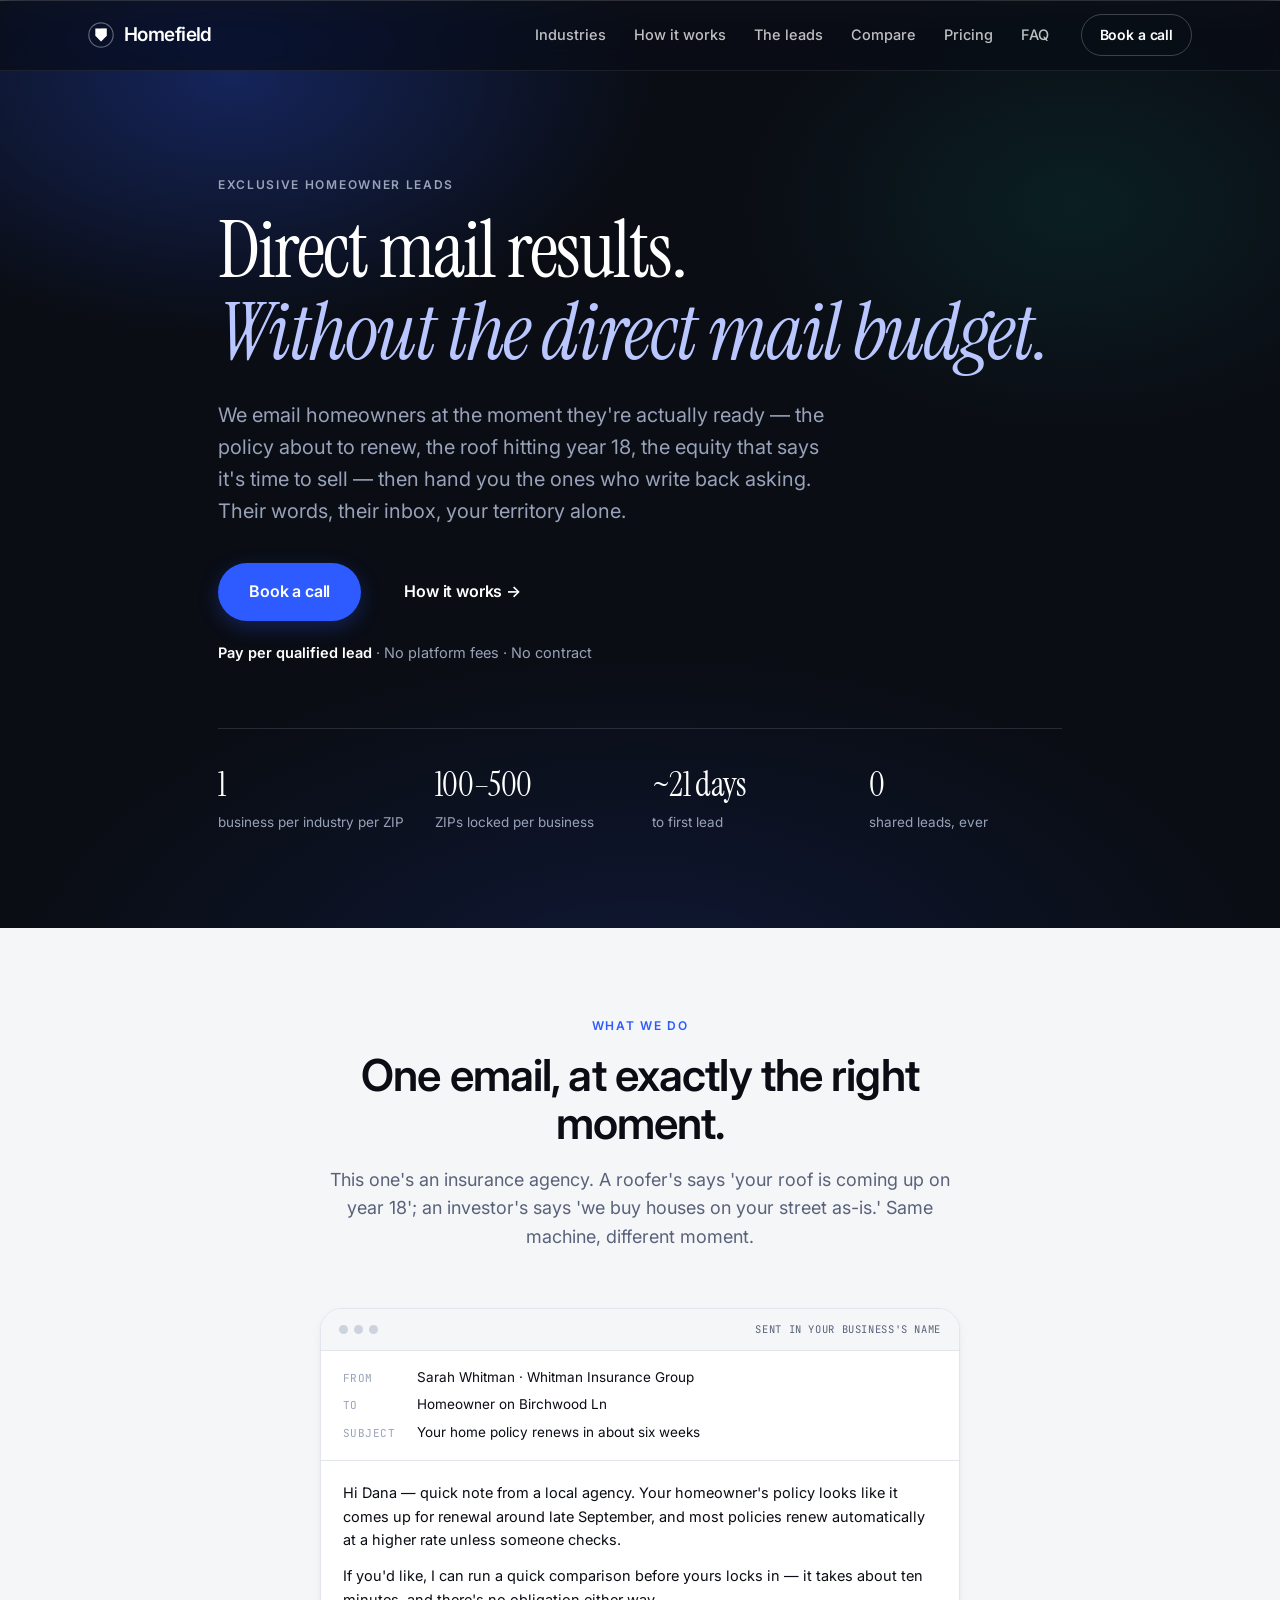
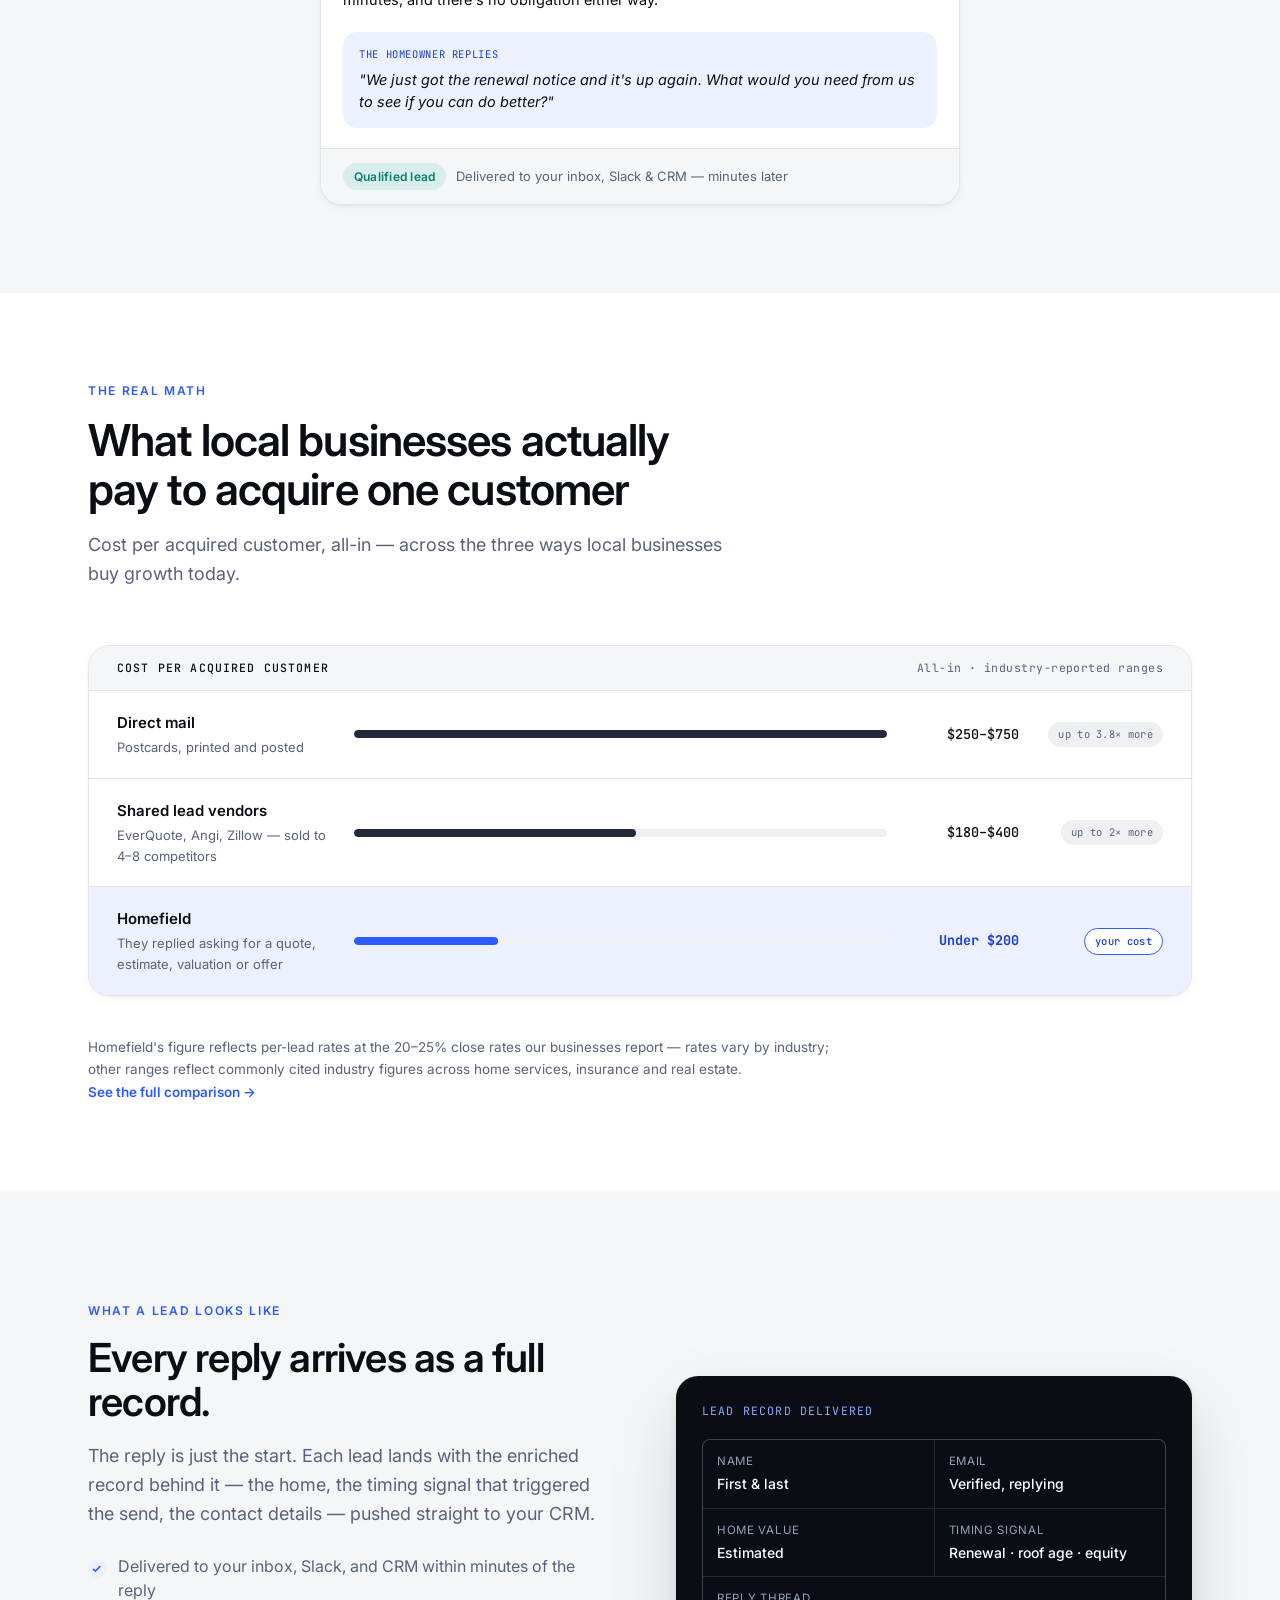
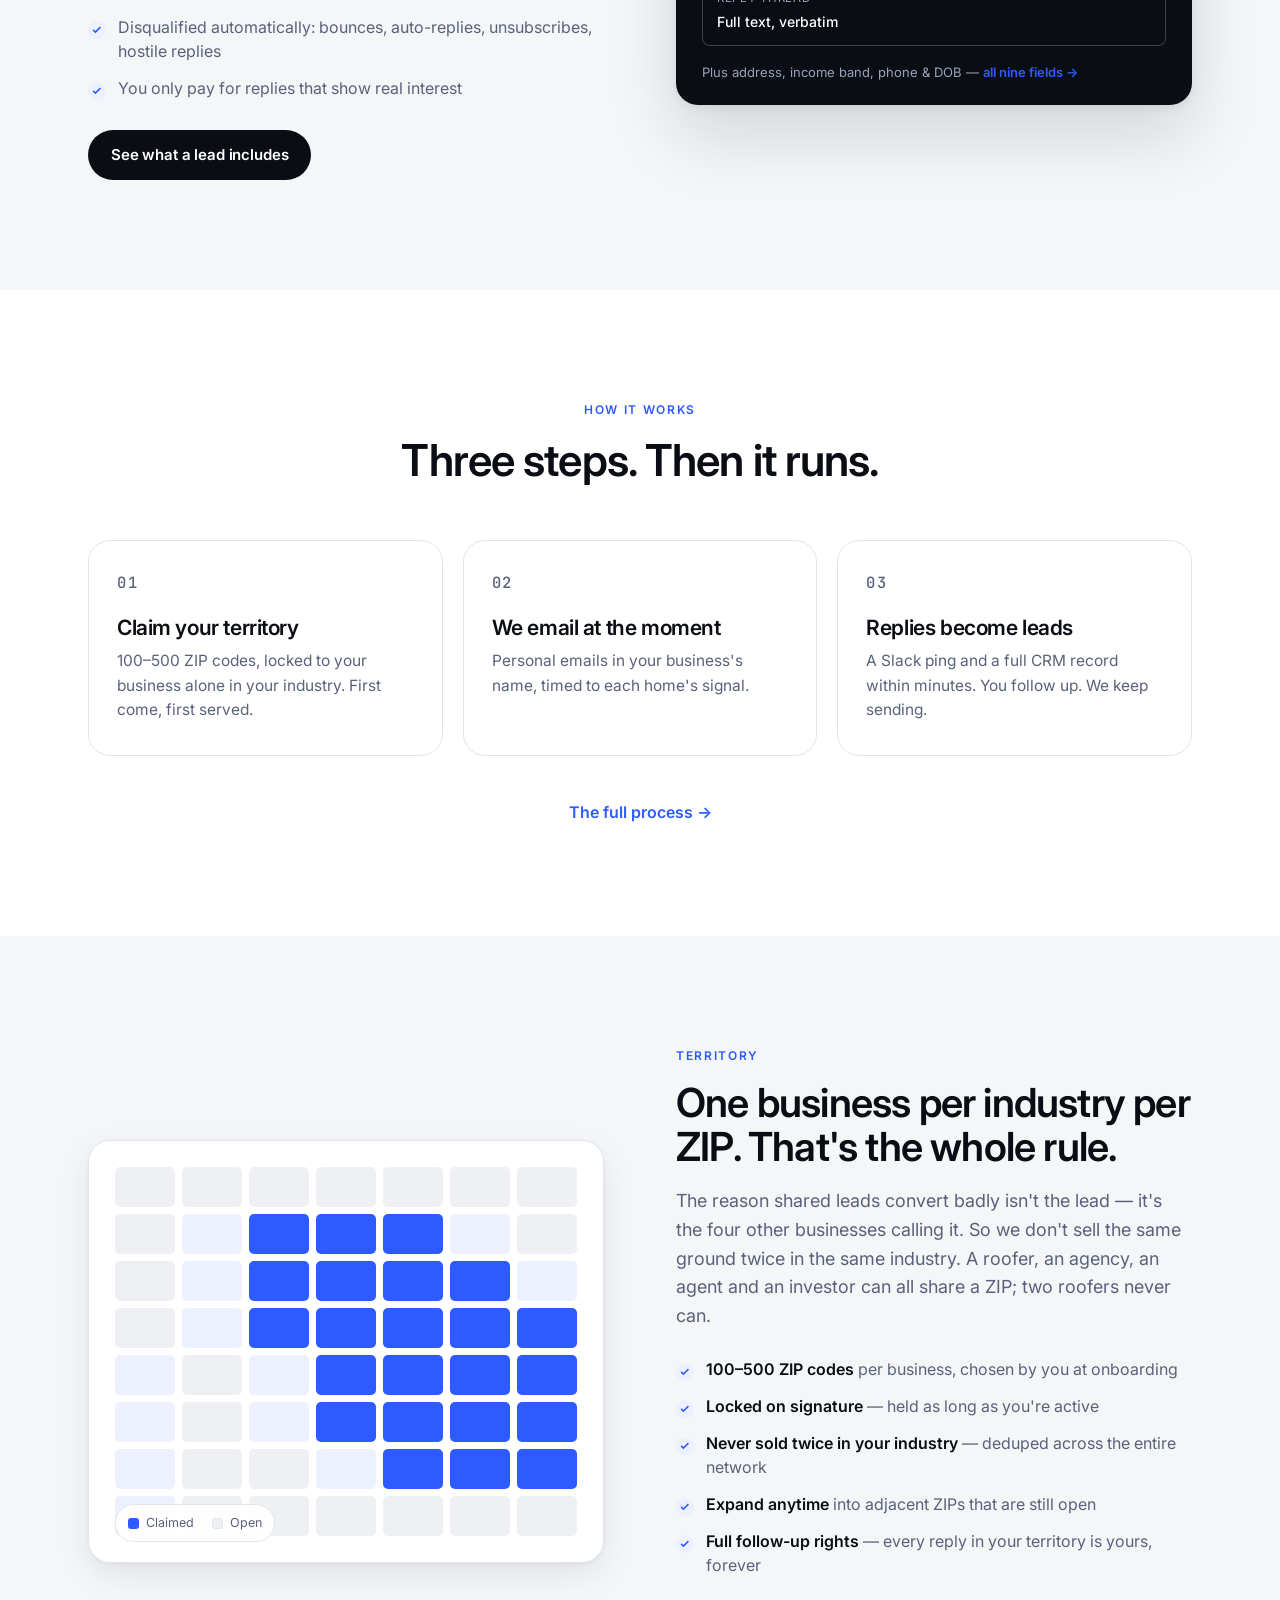
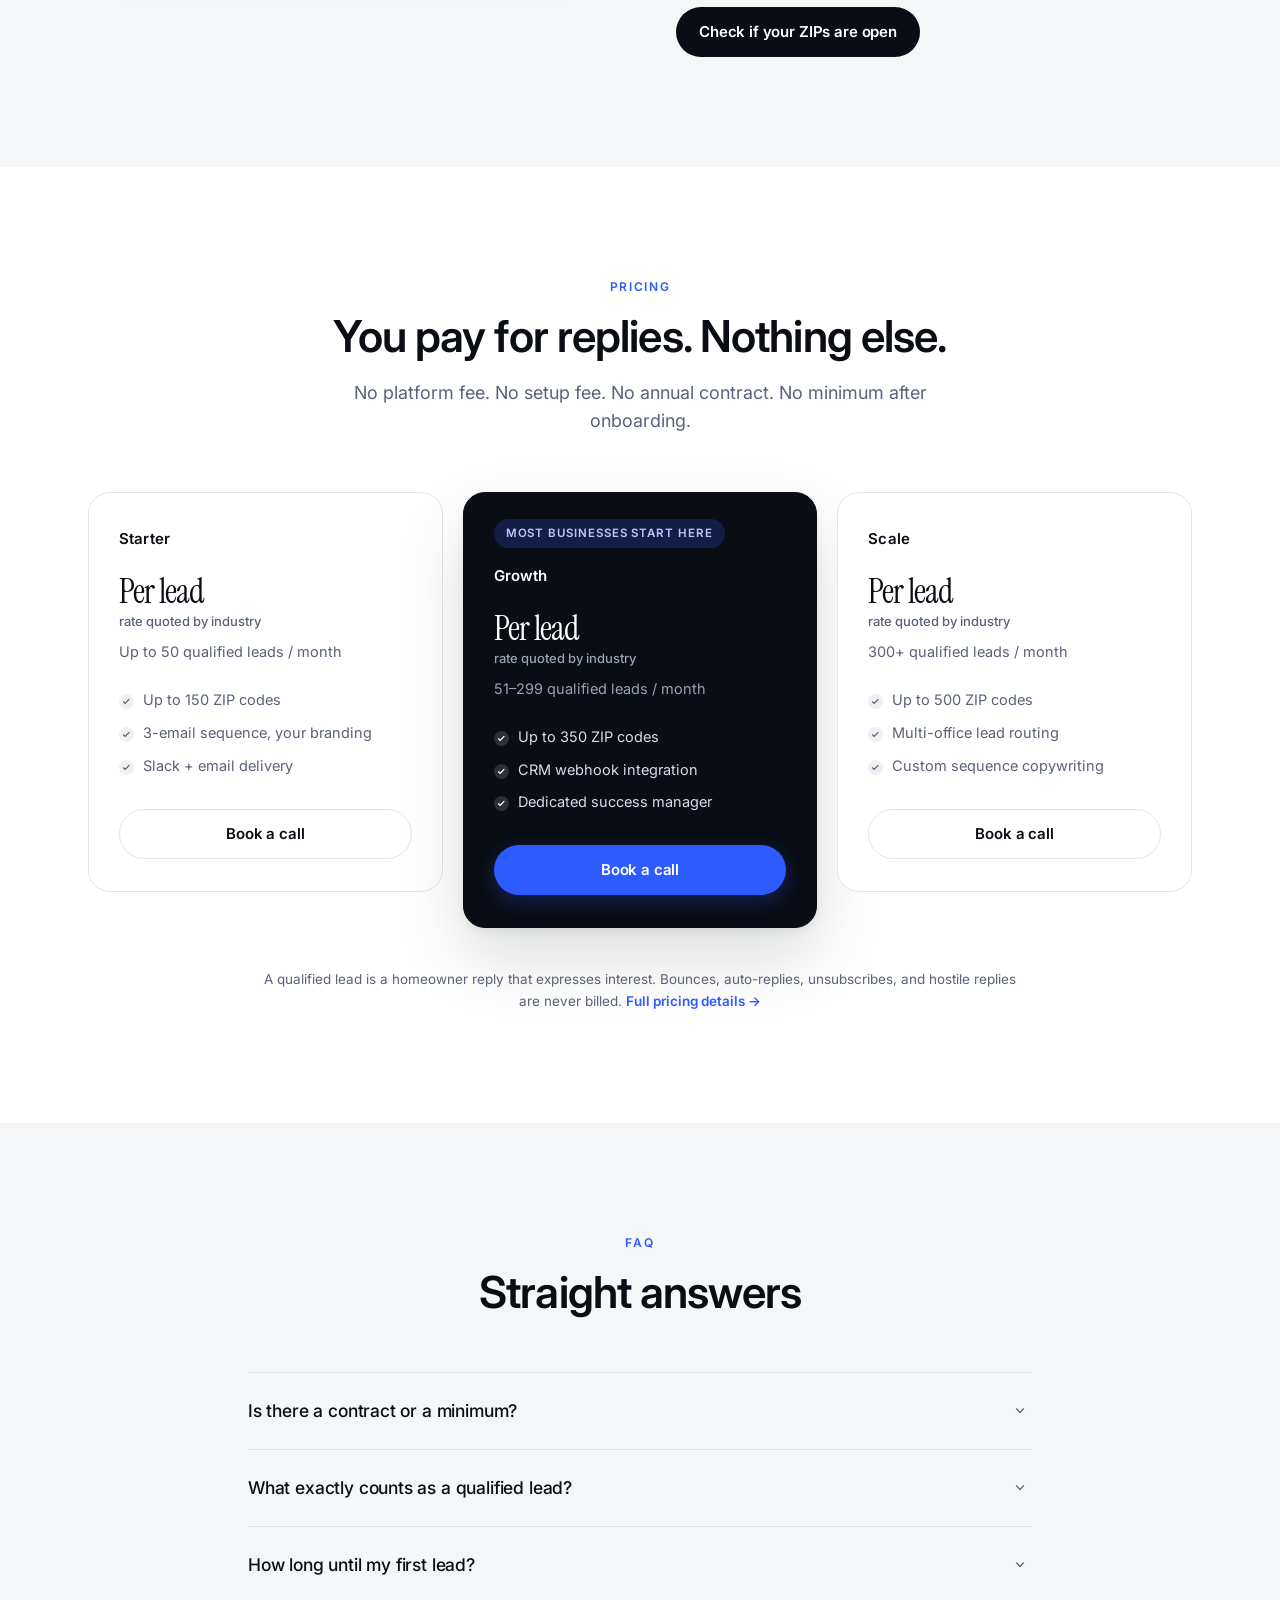
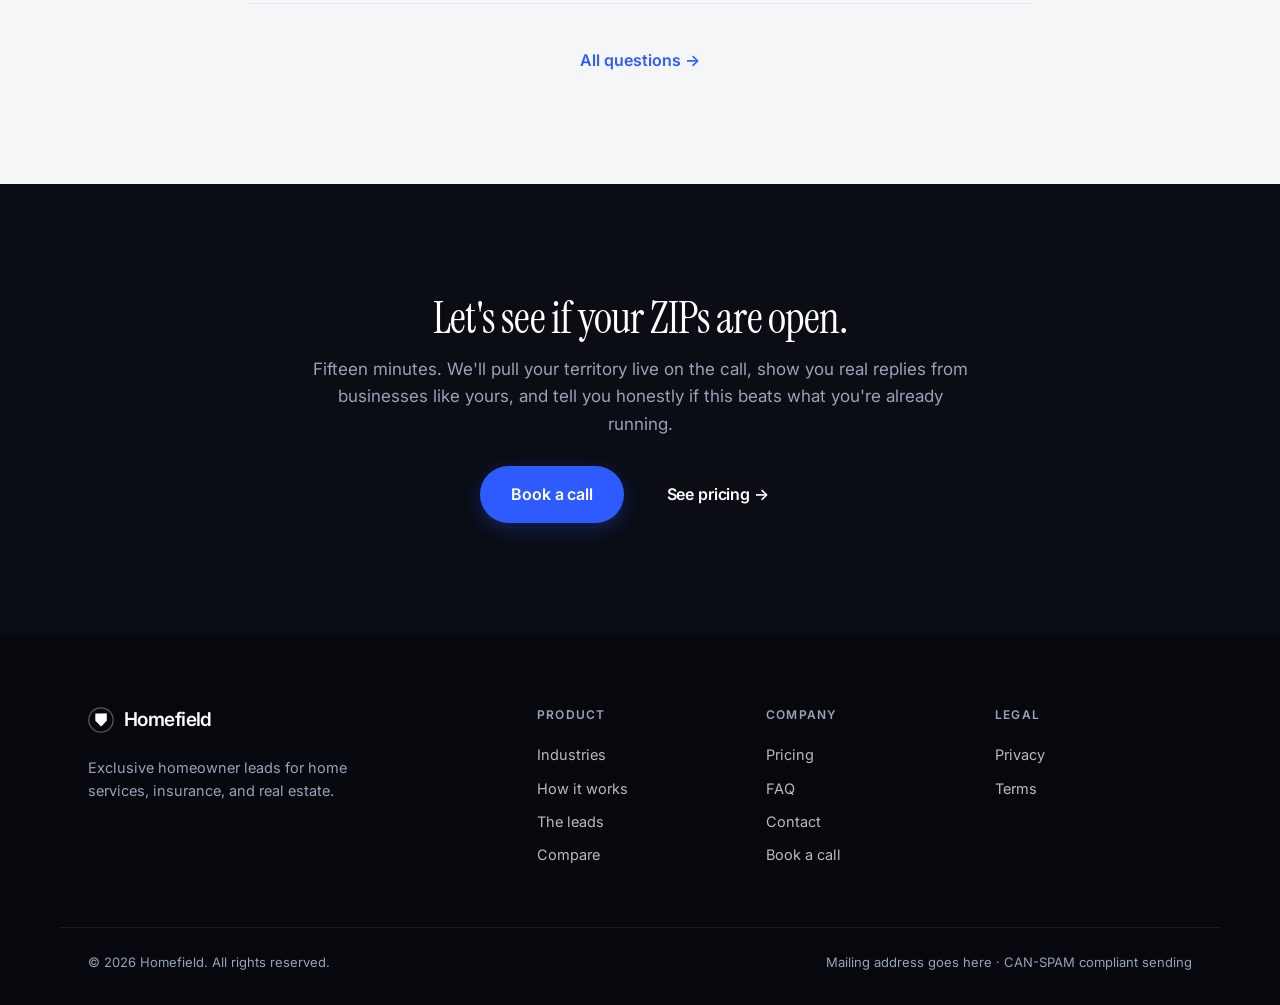
==== commit d2bc764b: "Remove per-lead dollar figures; rates vary by industry Tier cards keep Starter/Growth/Scale and thei" ====
--- a/index.html
+++ b/index.html
@@ -4,9 +4,9 @@
 <meta charset="utf-8">
 <meta name="viewport" content="width=device-width, initial-scale=1">
 <title>Exclusive homeowner leads for home services, insurance &amp; real estate — Homefield</title>
-<meta name="description" content="Homeowners who reply asking for a quote, an estimate, a valuation, or an offer — reached at the moment they're actually ready. One business per industry per ZIP, no platform fees, from $40 per qualified lead.">
+<meta name="description" content="Homeowners who reply asking for a quote, an estimate, a valuation, or an offer — reached at the moment they're actually ready. One business per industry per ZIP, pay per qualified lead, no platform fees.">
 <meta property="og:title" content="Homefield — Exclusive homeowner leads">
-<meta property="og:description" content="Direct mail results without the direct mail budget. From $40 per qualified, exclusive lead.">
+<meta property="og:description" content="Direct mail results without the direct mail budget. Pay per qualified, exclusive homeowner lead — no platform fees, no contract.">
 <meta property="og:type" content="website">
 <link rel="preconnect" href="https://fonts.googleapis.com">
 <link rel="preconnect" href="https://fonts.gstatic.com" crossorigin>
@@ -111,7 +111,7 @@
       <em>Without the direct&nbsp;mail budget.</em>
     </h1>
     <p class="hero__sub reveal">
-      We reach homeowners at the moment they're actually ready — the policy about to renew,
+      We email homeowners at the moment they're actually ready — the policy about to renew,
       the roof hitting year 18, the equity that says it's time to sell — then hand you the ones
       who write back asking. Their words, their inbox, your territory alone.
     </p>
@@ -119,7 +119,7 @@
       <a class="btn btn--primary btn--lg" href="https://calendly.com/zatulovebrian/call" target="_blank" rel="noopener">Book a call</a>
       <a class="btn btn--quiet btn--lg" href="how-it-works.html">How it works →</a>
     </div>
-    <p class="hero__note reveal">From <strong>$40 per qualified lead</strong> · No platform fees · No contract</p>
+    <p class="hero__note reveal"><strong>Pay per qualified lead</strong> · No platform fees · No contract</p>
 
     <ul class="hero__strip reveal" aria-label="At a glance">
       <li><span>1</span> business per industry per ZIP</li>
@@ -204,13 +204,13 @@
       <div class="hm-cost__row hm-cost__row--win">
         <div class="hm-cost__who">Homefield<span>They replied asking for a quote, estimate, valuation or offer</span></div>
         <div class="hm-cost__bar"><i style="width:27%"></i></div>
-        <span class="hm-cost__num">$160–$200</span>
+        <span class="hm-cost__num">Under $200</span>
         <span class="hm-cost__x hm-cost__x--win">your cost</span>
       </div>
     </div>
 
     <p class="fineprint">
-      Homefield's figure assumes $40/lead at the 20–25% close rates our businesses report; other
+      Homefield's figure reflects per-lead rates at the 20–25% close rates our businesses report — rates vary by industry; other
       ranges reflect commonly cited industry figures across home services, insurance and real estate.
       <a class="hm-link" href="compare.html">See the full comparison →</a>
     </p>
@@ -328,7 +328,7 @@
     <div class="tiers">
       <article class="tier">
         <p class="tier__name">Starter</p>
-        <p class="tier__price">$40<span>/lead</span></p>
+        <p class="tier__price tier__price--label">Per lead<span>rate quoted by industry</span></p>
         <p class="tier__vol">Up to 50 qualified leads / month</p>
         <ul class="tier__list">
           <li>Up to 150 ZIP codes</li>
@@ -341,7 +341,7 @@
       <article class="tier tier--feature">
         <p class="tier__flag">Most businesses start here</p>
         <p class="tier__name">Growth</p>
-        <p class="tier__price">$35<span>/lead</span></p>
+        <p class="tier__price tier__price--label">Per lead<span>rate quoted by industry</span></p>
         <p class="tier__vol">51–299 qualified leads / month</p>
         <ul class="tier__list">
           <li>Up to 350 ZIP codes</li>
@@ -353,7 +353,7 @@
 
       <article class="tier">
         <p class="tier__name">Scale</p>
-        <p class="tier__price">$30<span>/lead</span></p>
+        <p class="tier__price tier__price--label">Per lead<span>rate quoted by industry</span></p>
         <p class="tier__vol">300+ qualified leads / month</p>
         <ul class="tier__list">
           <li>Up to 500 ZIP codes</li>
--- a/styles.css
+++ b/styles.css
@@ -426,6 +426,8 @@
 .tier__price{ font-family:var(--serif); font-size:58px; line-height:1; letter-spacing:-.03em; }
 .tier__price span{ font-family:var(--sans); font-size:16px; font-weight:500; color:var(--muted); letter-spacing:0; }
 .tier--feature .tier__price span{ color:var(--muted-dark); }
+.tier__price--label{ font-size:34px; padding-top:10px; }
+.tier__price--label span{ display:block; margin-top:6px; font-size:13px; }
 .tier__vol{ font-size:14.5px; color:var(--muted); margin:12px 0 26px; }
 .tier--feature .tier__vol{ color:var(--muted-dark); }
 
